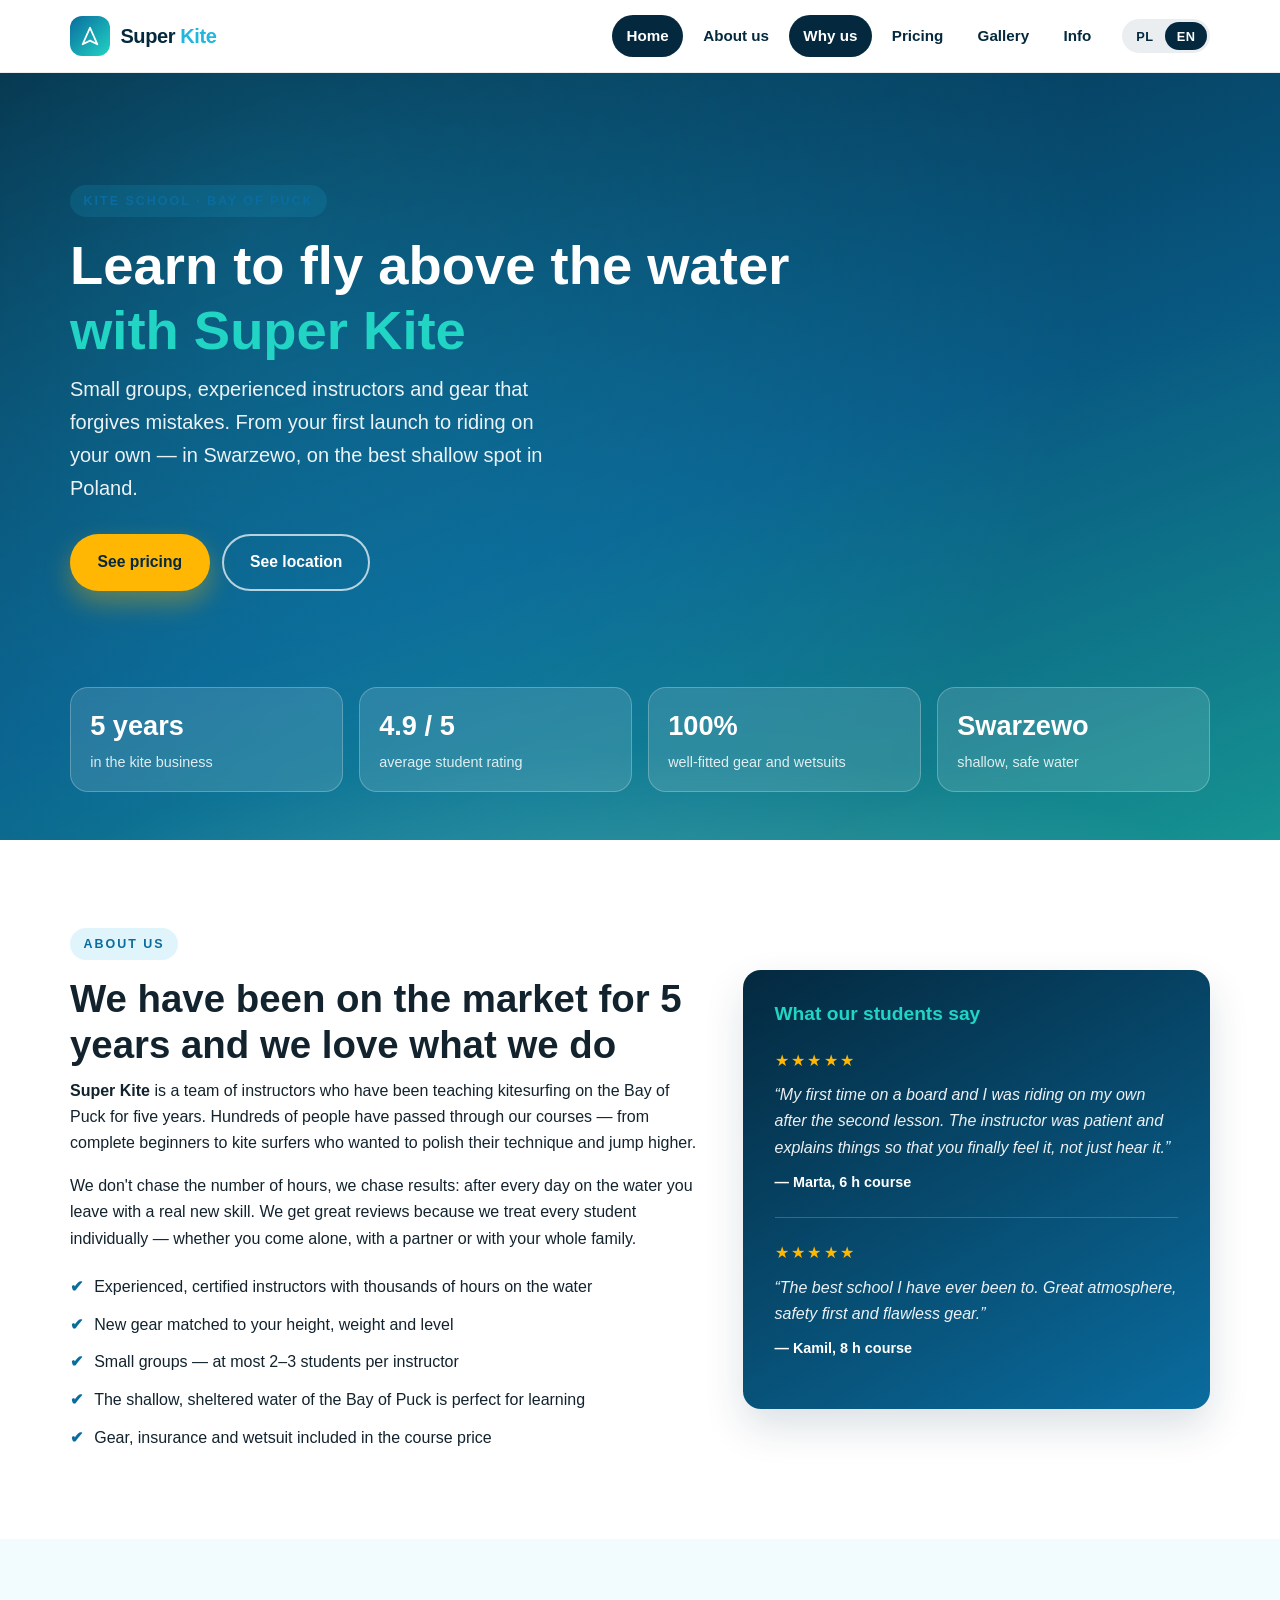
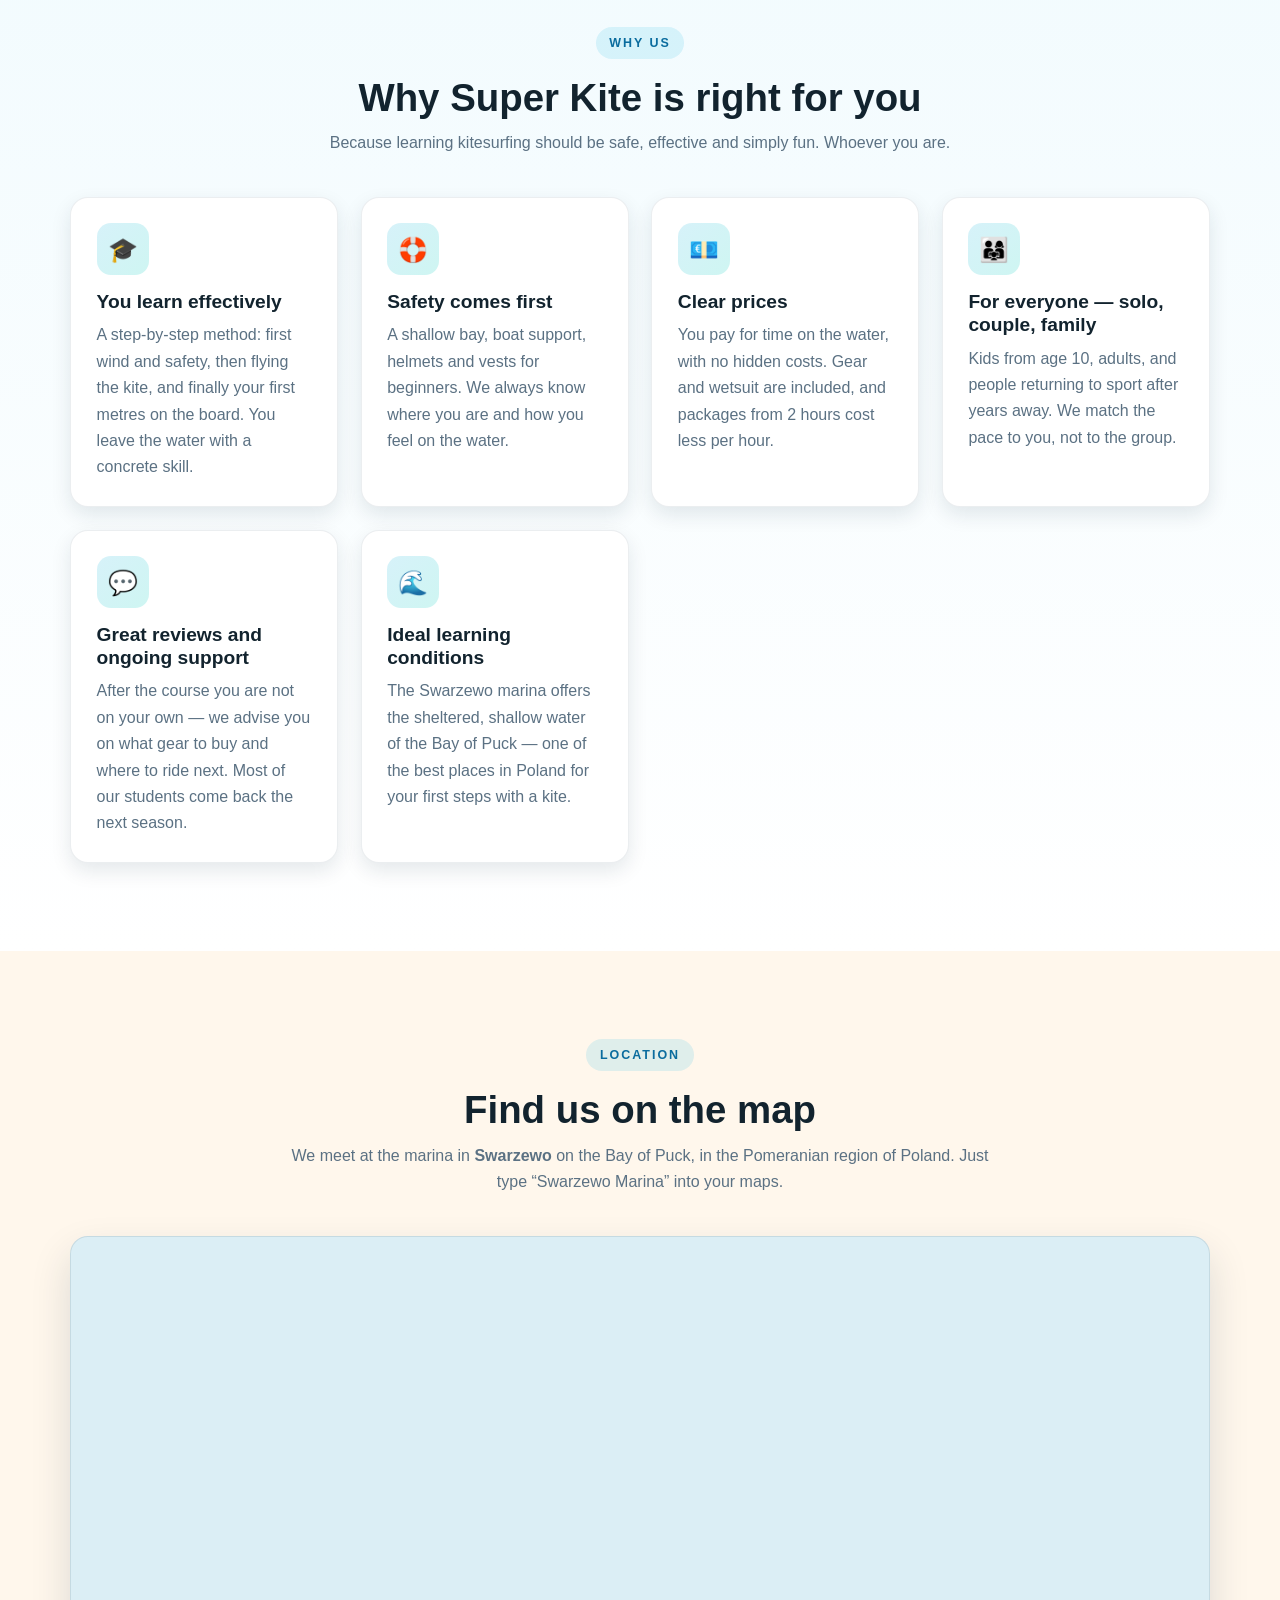
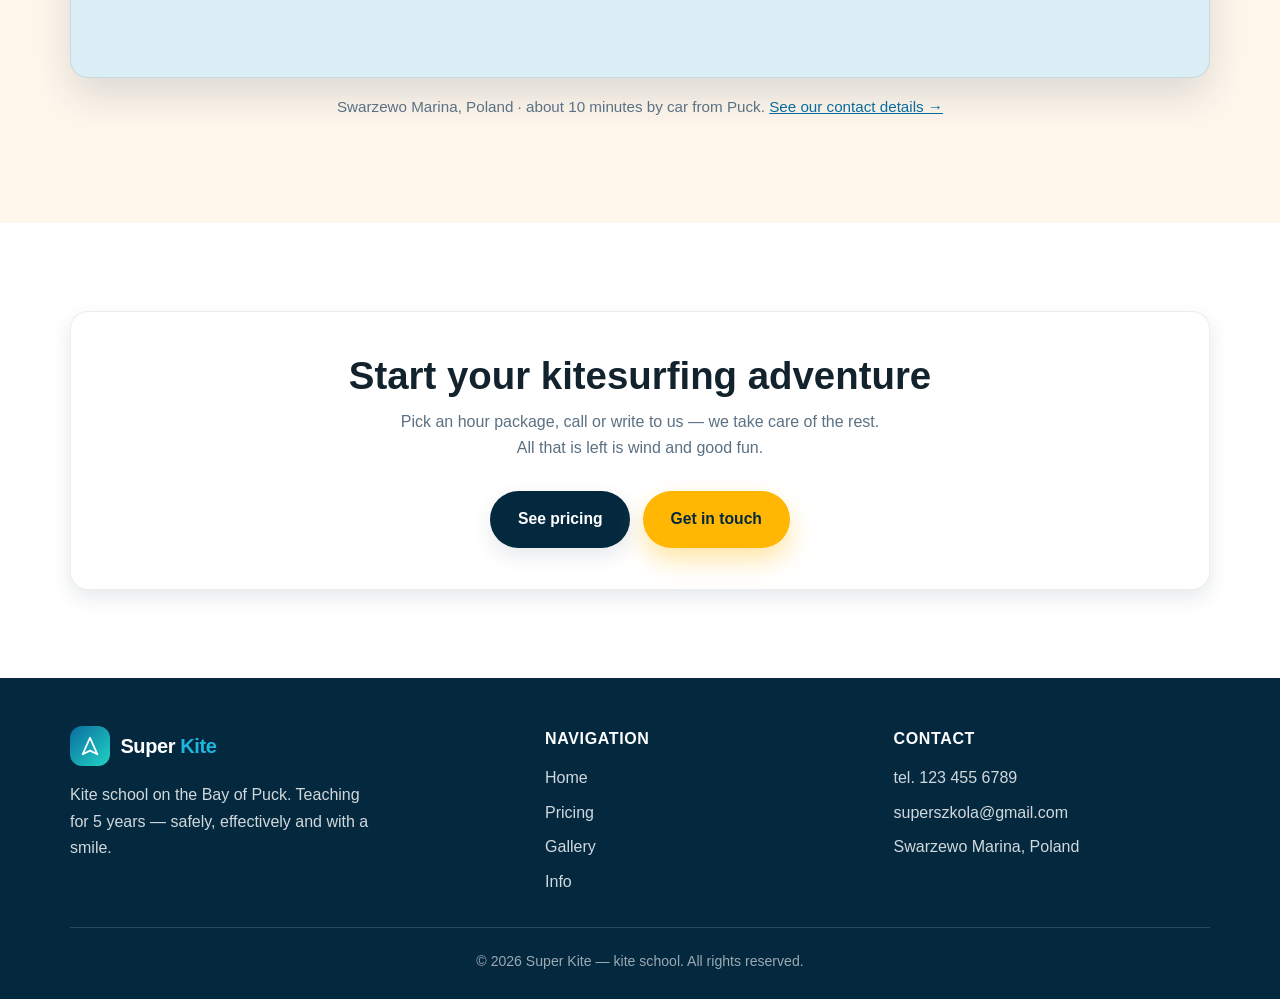
==== index.html @ 4bf78096 "Pierwszy zapis strony" ====
<!DOCTYPE html>
<html lang="pl">
<head>
  <meta charset="UTF-8" />
  <meta name="viewport" content="width=device-width, initial-scale=1.0" />
  <title data-i18n="home.title">Super Kite — szkoła kitesurfingu w Swarzewie</title>
  <meta name="description" data-i18n-attr="content:home.desc" content="Super Kite — szkoła kitesurfingu na Zatoce Puckiej. 5 lat na rynku, świetne opinie, kursy od 70 EUR." />
  <link rel="stylesheet" href="css/style.css" />
</head>
<body>

  <!-- ================= NAGŁÓWEK ================= -->
  <header class="site-header">
    <div class="container">
      <nav class="nav" aria-label="Menu główne">
        <a class="brand" href="index.html">
          <span class="brand__mark" aria-hidden="true">
            <svg viewBox="0 0 24 24" fill="none" stroke="currentColor" stroke-width="2" stroke-linecap="round" stroke-linejoin="round">
              <path d="M12 3 4 21l8-4 8 4-8-18Z" />
            </svg>
          </span>
          <span>Super <strong>Kite</strong></span>
        </a>

        <ul class="nav__links">
          <li><a href="index.html" class="is-active" data-i18n="nav.home">Strona główna</a></li>
          <li><a href="#o-szkole" data-i18n="nav.about">O szkole</a></li>
          <li><a href="#dlaczego-my" data-i18n="nav.why">Dlaczego my</a></li>
          <li><a href="cennik.html" data-i18n="nav.pricing">Cennik</a></li>
          <li><a href="galeria.html" data-i18n="nav.gallery">Galeria</a></li>
          <li><a href="informacje.html" data-i18n="nav.info">Informacje</a></li>
        </ul>

        <div class="nav__actions">
          <div class="lang" role="group" aria-label="Język / Language">
            <button class="lang__btn" type="button" data-lang="pl" aria-pressed="true">PL</button>
            <button class="lang__btn" type="button" data-lang="en" aria-pressed="false">EN</button>
          </div>
          <button class="nav__toggle" aria-label="Otwórz menu" aria-expanded="false">☰</button>
        </div>
      </nav>
    </div>
  </header>

  <main>

    <!-- ================= HERO ================= -->
    <section class="hero">
      <div class="container">
        <div class="hero__inner">
          <span class="eyebrow" data-i18n="home.eyebrow">Szkoła kitesurfingu · Zatoka Pucka</span>
          <h1 data-i18n-html="home.h1">Naucz się latać nad wodą<br /><span>razem z Super Kite</span></h1>
          <p class="hero__lead" data-i18n="home.lead">
            Kameralne grupy, doświadczeni instruktorzy i sprzęt, który wybacza błędy.
          </p>
          <div class="hero__actions">
            <a class="btn btn--primary" href="cennik.html" data-i18n="home.btnPricing">Zobacz cennik</a>
            <a class="btn btn--ghost" href="#lokalizacja" data-i18n="home.btnLocation">Zobacz lokalizację</a>
          </div>
        </div>
      </div>

      <div class="container">
        <div class="hero__stats">
          <div class="stat"><strong data-i18n="home.stat1v">5 lat</strong><span data-i18n="home.stat1l">na rynku kitesurfingu</span></div>
          <div class="stat"><strong data-i18n="home.stat2v">4,9 / 5</strong><span data-i18n="home.stat2l">średnia z opinii kursantów</span></div>
          <div class="stat"><strong data-i18n="home.stat3v">100%</strong><span data-i18n="home.stat3l">dobrze dobrany sprzęt i pianki</span></div>
          <div class="stat"><strong data-i18n="home.stat4v">Swarzewo</strong><span data-i18n="home.stat4l">płytka i bezpieczna woda</span></div>
        </div>
      </div>
    </section>

    <!-- ================= O SZKOLE ================= -->
    <section class="section" id="o-szkole" data-nav-section>
      <div class="container">
        <div class="about">
          <div>
            <span class="eyebrow" data-i18n="home.aboutEyebrow">O szkole</span>
            <h2 data-i18n="home.aboutH2">Jesteśmy na rynku od 5 lat i kochamy to, co robimy</h2>
            <p data-i18n-html="home.aboutP1"><strong>Super Kite</strong> to ekipa instruktorów, którzy od pięciu lat uczą kitesurfingu nad Zatoką Pucką.</p>
            <p data-i18n="home.aboutP2">Nie gonimy za ilością godzin, a za efektem.</p>

            <ul class="about__list">
              <li data-i18n="home.aboutLi1">Doświadczeni, certyfikowani instruktorzy</li>
              <li data-i18n="home.aboutLi2">Nowy sprzęt dostosowany do Ciebie</li>
              <li data-i18n="home.aboutLi3">Małe grupy — maksymalnie 2–3 osoby na instruktora</li>
              <li data-i18n="home.aboutLi4">Płytkie, osłonięte wody Zatoki Puckiej</li>
              <li data-i18n="home.aboutLi5">Sprzęt, ubezpieczenie i pianka w cenie kursu</li>
            </ul>
          </div>

          <aside class="about__panel">
            <h3 data-i18n="home.reviewsH3">Co mówią kursanci</h3>

            <div class="stars" aria-label="5 / 5">★★★★★</div>
            <p class="quote" data-i18n="home.review1">„Pierwszy raz na desce i już po drugiej lekcji jechałem sam.”</p>
            <p class="quote__author" data-i18n="home.review1a">— Marta, kurs 6 h</p>

            <hr style="border:0;border-top:1px solid rgba(255,255,255,.2);margin:1.4rem 0" />

            <div class="stars" aria-label="5 / 5">★★★★★</div>
            <p class="quote" data-i18n="home.review2">„Najlepsza szkoła, w jakiej byłem.”</p>
            <p class="quote__author" data-i18n="home.review2a">— Kamil, kurs 8 h</p>
          </aside>
        </div>
      </div>
    </section>

    <!-- ================= DLACZEGO MY ================= -->
    <section class="section section--tint" id="dlaczego-my" data-nav-section>
      <div class="container">
        <div class="section__head">
          <span class="eyebrow" data-i18n="home.whyEyebrow">Dlaczego my</span>
          <h2 data-i18n="home.whyH2">Dlaczego Super Kite jest dla Ciebie?</h2>
          <p data-i18n="home.whyLead">Bo nauka kitesurfingu ma być bezpieczna, skuteczna i po prostu przyjemna.</p>
        </div>

        <div class="grid grid--3">
          <article class="card">
            <div class="card__icon" aria-hidden="true">🎓</div>
            <h3 data-i18n="home.why1t">Uczysz się skutecznie</h3>
            <p data-i18n="home.why1d">Metoda małych kroków: wiatr, latawiec, deska.</p>
          </article>
          <article class="card">
            <div class="card__icon" aria-hidden="true">🛟</div>
            <h3 data-i18n="home.why2t">Bezpieczeństwo przede wszystkim</h3>
            <p data-i18n="home.why2d">Płytka zatoka i asekuracja z łodzi.</p>
          </article>
          <article class="card">
            <div class="card__icon" aria-hidden="true">💶</div>
            <h3 data-i18n="home.why3t">Przejrzyste ceny</h3>
            <p data-i18n="home.why3d">Płacisz za czas na wodzie, bez ukrytych kosztów.</p>
          </article>
          <article class="card">
            <div class="card__icon" aria-hidden="true">👨‍👩‍👧</div>
            <h3 data-i18n="home.why4t">Dla każdego — solo, para, rodzina</h3>
            <p data-i18n="home.why4d">Dopasowujemy tempo do Ciebie, nie do grupy.</p>
          </article>
          <article class="card">
            <div class="card__icon" aria-hidden="true">💬</div>
            <h3 data-i18n="home.why5t">Świetne opinie i stała opieka</h3>
            <p data-i18n="home.why5d">Doradzimy, jaki sprzęt kupić i gdzie jeździć dalej.</p>
          </article>
          <article class="card">
            <div class="card__icon" aria-hidden="true">🌊</div>
            <h3 data-i18n="home.why6t">Idealne warunki do nauki</h3>
            <p data-i18n="home.why6d">Osłonięte, płytkie wody Zatoki Puckiej.</p>
          </article>
        </div>
      </div>
    </section>

    <!-- ================= LOKALIZACJA / MAPA ================= -->
    <section class="section section--sand" id="lokalizacja">
      <div class="container">
        <div class="section__head">
          <span class="eyebrow" data-i18n="home.locEyebrow">Lokalizacja</span>
          <h2 data-i18n="home.locH2">Znajdź nas na mapie</h2>
          <p data-i18n-html="home.locLead">Spotykamy się na przystani w <strong>Swarzewie</strong>.</p>
        </div>

        <div class="map-wrap">
          <iframe
            title="Mapa Google — przystań w Swarzewie"
            src="https://maps.google.com/maps?q=Przysta%C5%84%20Swarzewo%2C%20Polska&t=&z=14&ie=UTF8&iwloc=&output=embed"
            loading="lazy"
            referrerpolicy="no-referrer-when-downgrade"
            allowfullscreen>
          </iframe>
        </div>

        <p class="map-caption" data-i18n-html="home.locCaption">Przystań Swarzewo, Polska.</p>
      </div>
    </section>

    <!-- ================= CTA ================= -->
    <section class="section">
      <div class="container">
        <div class="card" style="text-align:center;padding:2.6rem 1.6rem">
          <h2 data-i18n="home.ctaH2">Zacznij swoją przygodę z kitesurfingiem</h2>
          <p style="max-width:56ch;margin:0 auto 1.6rem;color:var(--text-muted)" data-i18n="home.ctaText">
            Wybierz pakiet godzin, zadzwoń lub napisz — resztą zajmiemy się my.
          </p>
          <div class="hero__actions" style="justify-content:center">
            <a class="btn btn--dark" href="cennik.html" data-i18n="home.ctaPricing">Zobacz cennik</a>
            <a class="btn btn--primary" href="informacje.html" data-i18n="home.ctaContact">Skontaktuj się</a>
          </div>
        </div>
      </div>
    </section>

  </main>

  <!-- ================= STOPKA ================= -->
  <footer class="site-footer">
    <div class="container">
      <div class="footer-grid">
        <div>
          <a class="brand" href="index.html">
            <span class="brand__mark" aria-hidden="true">
              <svg viewBox="0 0 24 24" fill="none" stroke="currentColor" stroke-width="2" stroke-linecap="round" stroke-linejoin="round">
                <path d="M12 3 4 21l8-4 8 4-8-18Z" />
              </svg>
            </span>
            <span>Super <strong>Kite</strong></span>
          </a>
          <p style="margin-top:1rem;max-width:34ch" data-i18n="footer.tagline">Szkoła kitesurfingu nad Zatoką Pucką.</p>
        </div>

        <div>
          <h4 data-i18n="footer.navHeading">Nawigacja</h4>
          <ul>
            <li><a href="index.html" data-i18n="nav.home">Strona główna</a></li>
            <li><a href="cennik.html" data-i18n="nav.pricing">Cennik</a></li>
            <li><a href="galeria.html" data-i18n="nav.gallery">Galeria</a></li>
            <li><a href="informacje.html" data-i18n="nav.info">Informacje i kontakt</a></li>
          </ul>
        </div>

        <div>
          <h4 data-i18n="footer.contactHeading">Kontakt</h4>
          <ul>
            <li><a href="tel:1234556789">tel. 123 455 6789</a></li>
            <li><a href="mailto:superszkola@gmail.com">superszkola@gmail.com</a></li>
            <li data-i18n="footer.location">Przystań Swarzewo, Polska</li>
          </ul>
        </div>
      </div>

      <div class="footer-bottom"></div>
    </div>
  </footer>

  <script src="js/i18n.js"></script>
  <script src="js/main.js"></script>
</body>
</html>
---- css/style.css ----
/* ==========================================================================
   Super Kite — szkoła kitesurfingu
   Wspólny arkusz stylów dla wszystkich podstron
   ========================================================================== */

:root {
  --blue-dark: #04293f;
  --blue: #0a6c9e;
  --blue-light: #1fb6e0;
  --turquoise: #21d4c4;
  --sand: #fff7ec;
  --sun: #ffb703;
  --text: #12232e;
  --text-muted: #5b7183;
  --white: #ffffff;
  --radius: 18px;
  --shadow: 0 18px 40px rgba(4, 41, 63, 0.14);
  --shadow-sm: 0 8px 20px rgba(4, 41, 63, 0.1);
  --max-width: 1180px;
}

* {
  box-sizing: border-box;
}

html {
  scroll-behavior: smooth;
}

body {
  margin: 0;
  font-family: "Segoe UI", "Helvetica Neue", Arial, sans-serif;
  color: var(--text);
  background: var(--white);
  line-height: 1.65;
  -webkit-font-smoothing: antialiased;
}

img {
  max-width: 100%;
  display: block;
}

a {
  color: var(--blue);
}

h1,
h2,
h3 {
  line-height: 1.2;
  margin: 0 0 0.6rem;
}

h1 {
  font-size: clamp(2.1rem, 5vw, 3.4rem);
}

h2 {
  font-size: clamp(1.6rem, 3.4vw, 2.4rem);
}

h3 {
  font-size: 1.2rem;
}

p {
  margin: 0 0 1rem;
}

/* ---------- Układ ---------- */

.container {
  width: 100%;
  max-width: var(--max-width);
  margin: 0 auto;
  padding: 0 1.25rem;
}

.section {
  padding: clamp(3rem, 7vw, 5.5rem) 0;
}

.section--tint {
  background: linear-gradient(180deg, #f2fbfe 0%, #ffffff 100%);
}

.section--sand {
  background: var(--sand);
}

.section__head {
  max-width: 720px;
  margin: 0 auto 2.5rem;
  text-align: center;
}

.section__head p {
  color: var(--text-muted);
  margin-bottom: 0;
}

.eyebrow {
  display: inline-block;
  font-size: 0.78rem;
  font-weight: 700;
  letter-spacing: 0.16em;
  text-transform: uppercase;
  color: var(--blue);
  background: rgba(31, 182, 224, 0.14);
  padding: 0.35rem 0.85rem;
  border-radius: 999px;
  margin-bottom: 1rem;
}

/* ---------- Nawigacja ---------- */

.site-header {
  position: sticky;
  top: 0;
  z-index: 100;
  background: rgba(255, 255, 255, 0.92);
  backdrop-filter: blur(10px);
  border-bottom: 1px solid rgba(4, 41, 63, 0.08);
}

.nav {
  display: flex;
  align-items: center;
  justify-content: space-between;
  gap: 1rem;
  min-height: 72px;
}

.brand {
  display: flex;
  align-items: center;
  gap: 0.65rem;
  text-decoration: none;
  color: var(--blue-dark);
  font-weight: 800;
  font-size: 1.25rem;
  letter-spacing: -0.02em;
}

.brand__mark {
  width: 40px;
  height: 40px;
  flex: 0 0 40px;
  border-radius: 12px;
  background: linear-gradient(135deg, var(--blue) 0%, var(--turquoise) 100%);
  display: grid;
  place-items: center;
  color: var(--white);
}

.brand__mark svg {
  width: 22px;
  height: 22px;
}

.brand span strong {
  color: var(--blue-light);
}

.nav__links {
  display: flex;
  align-items: center;
  gap: 0.35rem;
  list-style: none;
  margin: 0;
  padding: 0;
}

.nav__links a {
  display: block;
  padding: 0.5rem 0.9rem;
  border-radius: 999px;
  text-decoration: none;
  color: var(--blue-dark);
  font-weight: 600;
  font-size: 0.95rem;
  transition: background 0.2s ease, color 0.2s ease;
}

.nav__links a:hover {
  background: rgba(31, 182, 224, 0.14);
}

.nav__links a.is-active {
  background: var(--blue-dark);
  color: var(--white);
}

.nav__toggle {
  display: none;
  border: 0;
  background: var(--blue-dark);
  color: var(--white);
  width: 44px;
  height: 44px;
  border-radius: 12px;
  cursor: pointer;
  font-size: 1.3rem;
  line-height: 1;
}

/* ---------- Hero ---------- */

.hero {
  position: relative;
  color: var(--white);
  background:
    linear-gradient(160deg, rgba(4, 41, 63, 0.82) 0%, rgba(10, 108, 158, 0.7) 55%, rgba(33, 212, 196, 0.62) 100%),
    radial-gradient(circle at 20% 20%, #1fb6e0 0%, #04293f 70%);
  overflow: hidden;
}

.hero::after {
  content: "";
  position: absolute;
  inset: auto -10% -55% -10%;
  height: 70%;
  background: radial-gradient(ellipse at center, rgba(255, 255, 255, 0.22) 0%, transparent 65%);
  pointer-events: none;
}

.hero__inner {
  position: relative;
  z-index: 1;
  padding: clamp(3.5rem, 9vw, 7rem) 0 clamp(4rem, 10vw, 7.5rem);
  max-width: 760px;
}

.hero h1 span {
  color: var(--turquoise);
}

.hero__lead {
  font-size: clamp(1.02rem, 2.1vw, 1.25rem);
  color: rgba(255, 255, 255, 0.92);
  max-width: 44ch;
}

.hero__actions {
  display: flex;
  flex-wrap: wrap;
  gap: 0.8rem;
  margin-top: 1.8rem;
}

.hero__stats {
  position: relative;
  z-index: 1;
  display: grid;
  grid-template-columns: repeat(auto-fit, minmax(150px, 1fr));
  gap: 1rem;
  padding-bottom: 3rem;
  margin-top: -1.5rem;
}

.stat {
  background: rgba(255, 255, 255, 0.12);
  border: 1px solid rgba(255, 255, 255, 0.24);
  border-radius: var(--radius);
  padding: 1rem 1.2rem;
  backdrop-filter: blur(6px);
}

.stat strong {
  display: block;
  font-size: 1.7rem;
  color: var(--white);
}

.stat span {
  font-size: 0.9rem;
  color: rgba(255, 255, 255, 0.85);
}

/* ---------- Przyciski ---------- */

.btn {
  display: inline-flex;
  align-items: center;
  justify-content: center;
  gap: 0.5rem;
  padding: 0.85rem 1.6rem;
  border-radius: 999px;
  font-weight: 700;
  font-size: 0.98rem;
  text-decoration: none;
  border: 2px solid transparent;
  cursor: pointer;
  transition: transform 0.15s ease, box-shadow 0.2s ease, background 0.2s ease;
}

.btn:hover {
  transform: translateY(-2px);
}

.btn--primary {
  background: var(--sun);
  color: var(--blue-dark);
  box-shadow: 0 12px 26px rgba(255, 183, 3, 0.35);
}

.btn--ghost {
  background: transparent;
  color: var(--white);
  border-color: rgba(255, 255, 255, 0.7);
}

.btn--ghost:hover {
  background: rgba(255, 255, 255, 0.14);
}

.btn--dark {
  background: var(--blue-dark);
  color: var(--white);
  box-shadow: var(--shadow-sm);
}

.btn--block {
  width: 100%;
}

/* ---------- Karty / siatki ---------- */

.grid {
  display: grid;
  gap: 1.4rem;
}

.grid--3 {
  grid-template-columns: repeat(auto-fit, minmax(260px, 1fr));
}

.grid--2 {
  grid-template-columns: repeat(auto-fit, minmax(300px, 1fr));
}

.card {
  background: var(--white);
  border: 1px solid rgba(4, 41, 63, 0.08);
  border-radius: var(--radius);
  padding: 1.6rem;
  box-shadow: var(--shadow-sm);
  height: 100%;
}

.card__icon {
  width: 52px;
  height: 52px;
  border-radius: 14px;
  display: grid;
  place-items: center;
  font-size: 1.5rem;
  background: linear-gradient(135deg, rgba(31, 182, 224, 0.18), rgba(33, 212, 196, 0.22));
  margin-bottom: 0.9rem;
}

.card p {
  color: var(--text-muted);
  margin-bottom: 0;
}

/* ---------- O nas ---------- */

.about {
  display: grid;
  grid-template-columns: 1.15fr 0.85fr;
  gap: 2.5rem;
  align-items: center;
}

.about__list {
  list-style: none;
  margin: 1.4rem 0 0;
  padding: 0;
  display: grid;
  gap: 0.7rem;
}

.about__list li {
  display: flex;
  gap: 0.7rem;
  align-items: flex-start;
  font-weight: 500;
}

.about__list li::before {
  content: "✔";
  color: var(--blue);
  font-weight: 800;
}

.about__panel {
  background: linear-gradient(150deg, var(--blue-dark), var(--blue));
  color: var(--white);
  border-radius: var(--radius);
  padding: 2rem;
  box-shadow: var(--shadow);
}

.about__panel h3 {
  color: var(--turquoise);
  margin-bottom: 1.4rem;
}

.quote {
  font-style: italic;
  color: rgba(255, 255, 255, 0.92);
  margin-bottom: 0.6rem;
}

.quote__author {
  font-style: normal;
  font-weight: 700;
  color: var(--white);
  font-size: 0.9rem;
}

.stars {
  color: var(--sun);
  letter-spacing: 0.15em;
  margin-bottom: 0.5rem;
}

/* ---------- Cennik ---------- */

.price-grid {
  display: grid;
  grid-template-columns: repeat(auto-fit, minmax(230px, 1fr));
  gap: 1.4rem;
  align-items: stretch;
}

.price-card {
  background: var(--white);
  border: 1px solid rgba(4, 41, 63, 0.1);
  border-radius: var(--radius);
  padding: 1.8rem 1.5rem;
  text-align: center;
  display: flex;
  flex-direction: column;
  box-shadow: var(--shadow-sm);
  position: relative;
  transition: transform 0.2s ease, box-shadow 0.2s ease;
}

.price-card:hover {
  transform: translateY(-4px);
  box-shadow: var(--shadow);
}

.price-card--featured {
  border: 2px solid var(--turquoise);
  box-shadow: var(--shadow);
}

.price-card__badge {
  position: absolute;
  top: -14px;
  left: 50%;
  transform: translateX(-50%);
  background: var(--turquoise);
  color: var(--blue-dark);
  font-size: 0.75rem;
  font-weight: 800;
  letter-spacing: 0.08em;
  text-transform: uppercase;
  padding: 0.3rem 0.9rem;
  border-radius: 999px;
  white-space: nowrap;
}

.price-card__time {
  font-weight: 700;
  color: var(--blue);
  text-transform: uppercase;
  letter-spacing: 0.06em;
  font-size: 0.88rem;
}

.price-card__price {
  font-size: 2.6rem;
  font-weight: 800;
  color: var(--blue-dark);
  margin: 0.4rem 0 0;
  line-height: 1;
}

.price-card__price small {
  font-size: 1rem;
  font-weight: 600;
  color: var(--text-muted);
}

.price-card__desc {
  color: var(--text-muted);
  font-size: 0.95rem;
  margin: 0.9rem 0 1.4rem;
  flex-grow: 1;
}

.note {
  margin-top: 2rem;
  background: rgba(31, 182, 224, 0.1);
  border-left: 4px solid var(--blue-light);
  border-radius: 12px;
  padding: 1rem 1.2rem;
  color: var(--text-muted);
  font-size: 0.95rem;
}

/* ---------- Mapa ---------- */

.map-wrap {
  border-radius: var(--radius);
  overflow: hidden;
  box-shadow: var(--shadow);
  border: 1px solid rgba(4, 41, 63, 0.1);
  background: #dbeef5;
  line-height: 0;
}

.map-wrap iframe {
  width: 100%;
  height: 440px;
  border: 0;
  display: block;
}

.map-caption {
  margin-top: 1rem;
  text-align: center;
  color: var(--text-muted);
  font-size: 0.95rem;
}

/* ---------- Kontakt ---------- */

.contact-list {
  list-style: none;
  margin: 0;
  padding: 0;
  display: grid;
  gap: 1rem;
}

.contact-item {
  display: flex;
  gap: 1rem;
  align-items: center;
  background: var(--white);
  border: 1px solid rgba(4, 41, 63, 0.08);
  border-radius: var(--radius);
  padding: 1.1rem 1.3rem;
  box-shadow: var(--shadow-sm);
}

.contact-item__icon {
  width: 46px;
  height: 46px;
  flex: 0 0 46px;
  border-radius: 12px;
  display: grid;
  place-items: center;
  font-size: 1.3rem;
  background: linear-gradient(135deg, rgba(31, 182, 224, 0.18), rgba(33, 212, 196, 0.24));
}

.contact-item small {
  display: block;
  color: var(--text-muted);
  font-size: 0.8rem;
  text-transform: uppercase;
  letter-spacing: 0.08em;
}

.contact-item a,
.contact-item strong {
  font-size: 1.05rem;
  color: var(--blue-dark);
  text-decoration: none;
  font-weight: 700;
  word-break: break-word;
}

.contact-item a:hover {
  color: var(--blue);
  text-decoration: underline;
}

.info-hours {
  list-style: none;
  margin: 0;
  padding: 0;
}

.info-hours li {
  display: flex;
  justify-content: space-between;
  gap: 1rem;
  padding: 0.6rem 0;
  border-bottom: 1px dashed rgba(4, 41, 63, 0.15);
}

.info-hours li:last-child {
  border-bottom: 0;
}

.info-hours span:last-child {
  font-weight: 700;
  color: var(--blue-dark);
}

/* ---------- Stopka ---------- */

.site-footer {
  background: var(--blue-dark);
  color: rgba(255, 255, 255, 0.82);
  padding: 3rem 0 1.6rem;
  margin-top: 0;
}

.footer-grid {
  display: grid;
  grid-template-columns: 1.4fr 1fr 1fr;
  gap: 2rem;
  margin-bottom: 2rem;
}

.site-footer h4 {
  color: var(--white);
  margin: 0 0 0.8rem;
  font-size: 1rem;
  letter-spacing: 0.04em;
  text-transform: uppercase;
}

.site-footer a {
  color: rgba(255, 255, 255, 0.82);
  text-decoration: none;
}

.site-footer a:hover {
  color: var(--turquoise);
  text-decoration: underline;
}

.site-footer ul {
  list-style: none;
  margin: 0;
  padding: 0;
  display: grid;
  gap: 0.5rem;
}

.site-footer .brand {
  color: var(--white);
}

.footer-bottom {
  border-top: 1px solid rgba(255, 255, 255, 0.15);
  padding-top: 1.4rem;
  text-align: center;
  font-size: 0.88rem;
  color: rgba(255, 255, 255, 0.6);
}

/* ---------- Przełącznik języka (prawy górny róg) ---------- */

.nav {
  position: relative;
}

.nav__links {
  margin-left: auto;
}

.nav__actions {
  display: flex;
  align-items: center;
  gap: 0.55rem;
}

.lang {
  display: flex;
  align-items: center;
  background: rgba(4, 41, 63, 0.08);
  border-radius: 999px;
  padding: 3px;
}

.lang__btn {
  border: 0;
  background: transparent;
  color: var(--blue-dark);
  font-weight: 800;
  font-size: 0.8rem;
  letter-spacing: 0.04em;
  padding: 0.38rem 0.72rem;
  border-radius: 999px;
  cursor: pointer;
  transition: background 0.2s ease, color 0.2s ease;
}

.lang__btn:hover {
  background: rgba(4, 41, 63, 0.1);
}

.lang__btn.is-active {
  background: var(--blue-dark);
  color: var(--white);
}

/* ---------- Galeria ---------- */

.gallery-grid {
  display: grid;
  grid-template-columns: repeat(auto-fill, minmax(260px, 1fr));
  gap: 1rem;
}

.gallery-item {
  position: relative;
  margin: 0;
  border-radius: var(--radius);
  overflow: hidden;
  cursor: zoom-in;
  box-shadow: var(--shadow-sm);
  background: #dbeef5;
}

.gallery-item img {
  width: 100%;
  height: 240px;
  object-fit: cover;
  transition: transform 0.35s ease;
}

.gallery-item:hover img {
  transform: scale(1.06);
}

.gallery-item__caption {
  position: absolute;
  left: 0;
  right: 0;
  bottom: 0;
  padding: 1.6rem 0.9rem 0.75rem;
  color: var(--white);
  font-size: 0.9rem;
  font-weight: 600;
  background: linear-gradient(180deg, transparent, rgba(4, 41, 63, 0.88));
}

.gallery-actions {
  margin-top: 2rem;
  text-align: center;
}

.gallery-credit h3 {
  margin-bottom: 0.6rem;
}

.gallery-credit summary {
  cursor: pointer;
  font-weight: 700;
  color: var(--blue);
}

.credit-list {
  margin: 1rem 0 0;
  padding-left: 1.2rem;
  color: var(--text-muted);
  font-size: 0.88rem;
  display: grid;
  gap: 0.35rem;
}

@media (min-width: 900px) {
  .gallery-item--wide {
    grid-column: span 2;
  }
}

/* ---------- Lightbox ---------- */

.lightbox {
  position: fixed;
  inset: 0;
  z-index: 1000;
  display: none;
  align-items: center;
  justify-content: center;
  padding: 1.5rem;
  background: rgba(4, 20, 30, 0.92);
}

.lightbox.is-open {
  display: flex;
}

.lightbox__figure {
  margin: 0;
  max-width: min(1100px, 92vw);
  max-height: 88vh;
  text-align: center;
}

.lightbox__img {
  max-width: 100%;
  max-height: 80vh;
  width: auto;
  margin: 0 auto;
  border-radius: 12px;
  box-shadow: 0 20px 60px rgba(0, 0, 0, 0.5);
}

.lightbox__caption {
  color: var(--white);
  margin-top: 0.8rem;
  font-size: 0.95rem;
}

.lightbox__close {
  position: absolute;
  top: 1rem;
  right: 1.2rem;
  width: 46px;
  height: 46px;
  border: 0;
  border-radius: 50%;
  background: rgba(255, 255, 255, 0.15);
  color: var(--white);
  font-size: 1.6rem;
  line-height: 1;
  cursor: pointer;
}

.lightbox__close:hover {
  background: rgba(255, 255, 255, 0.3);
}

/* ---------- Responsywność ---------- */

@media (max-width: 980px) {
  .about {
    grid-template-columns: 1fr;
  }

  .footer-grid {
    grid-template-columns: 1fr;
  }

  .nav__toggle {
    display: block;
  }

  .nav__links {
    position: absolute;
    top: 72px;
    left: 0;
    right: 0;
    flex-direction: column;
    align-items: stretch;
    gap: 0.25rem;
    background: var(--white);
    padding: 0.8rem 1.25rem 1.2rem;
    box-shadow: var(--shadow);
    transform: translateY(-120%);
    opacity: 0;
    pointer-events: none;
    transition: transform 0.25s ease, opacity 0.25s ease;
  }

  .nav__links.is-open {
    transform: translateY(0);
    opacity: 1;
    pointer-events: auto;
  }

  .nav {
    position: relative;
  }

  .map-wrap iframe {
    height: 340px;
  }
}
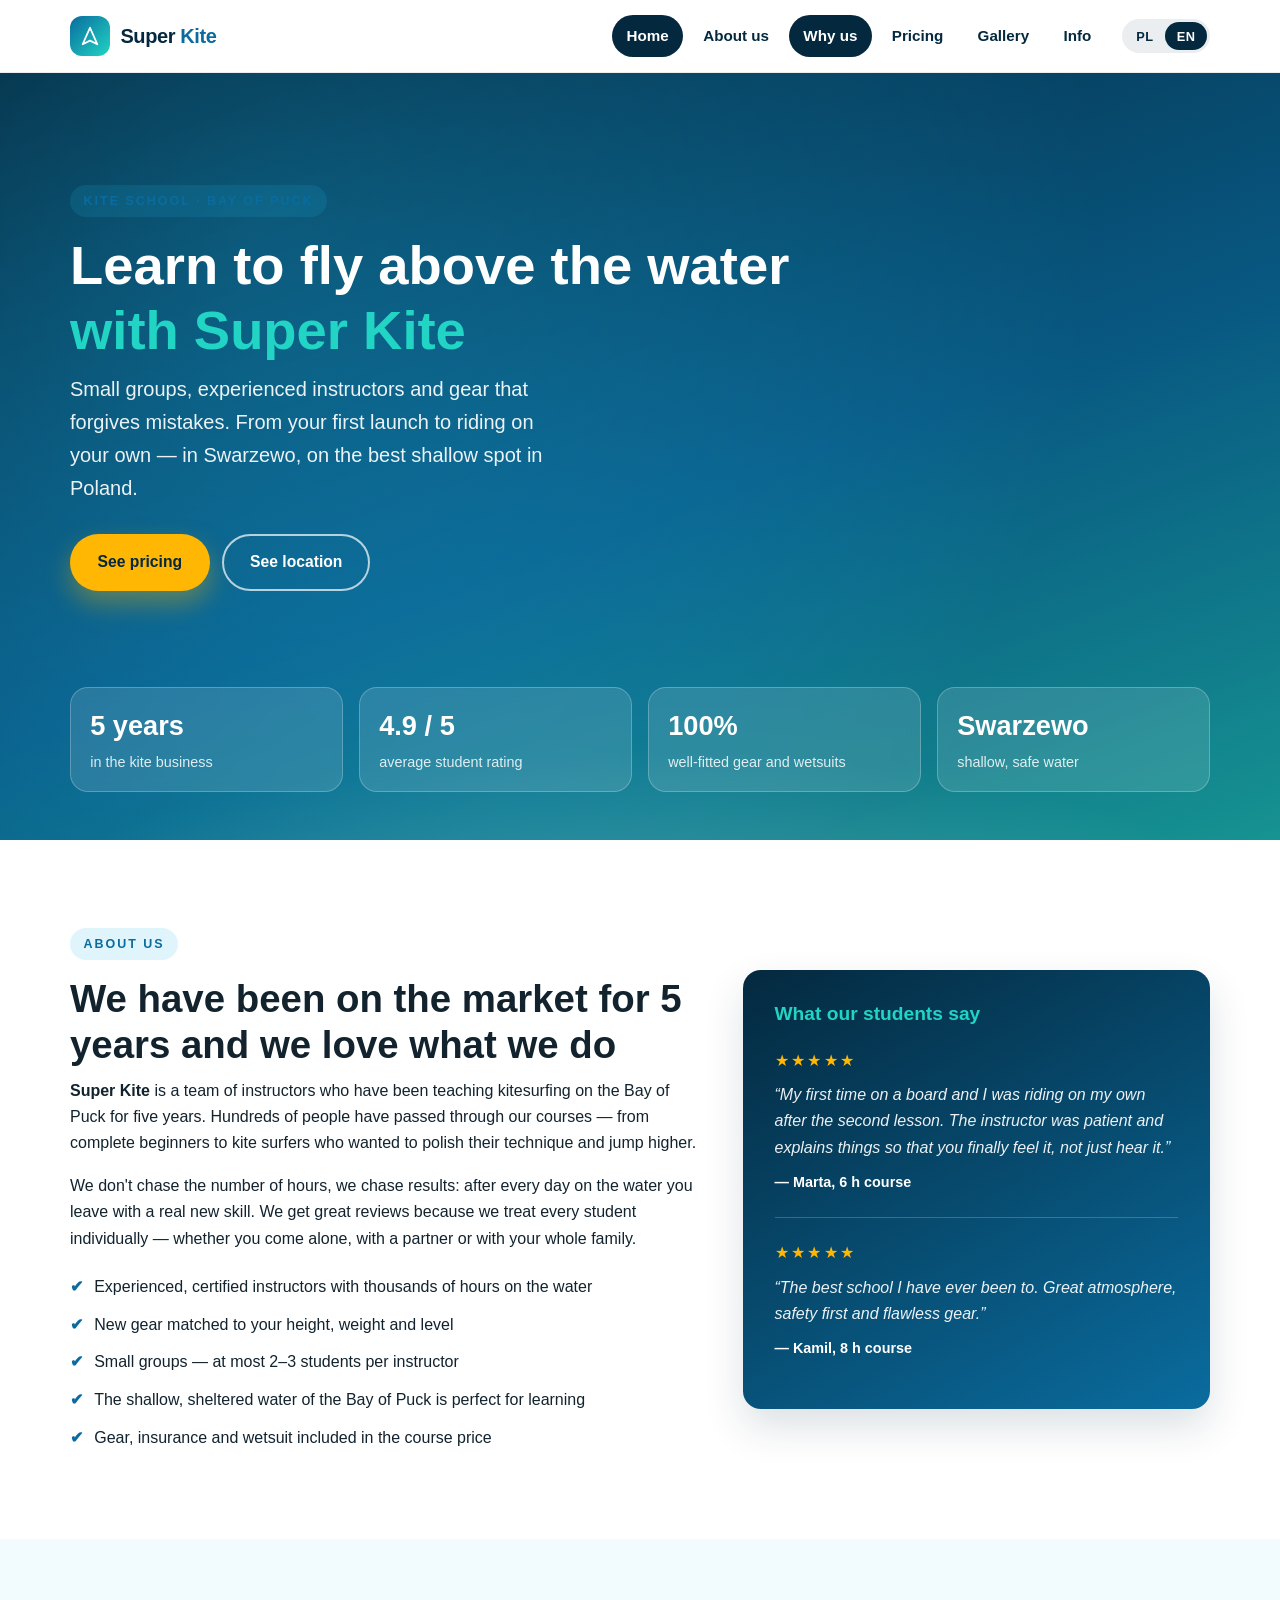
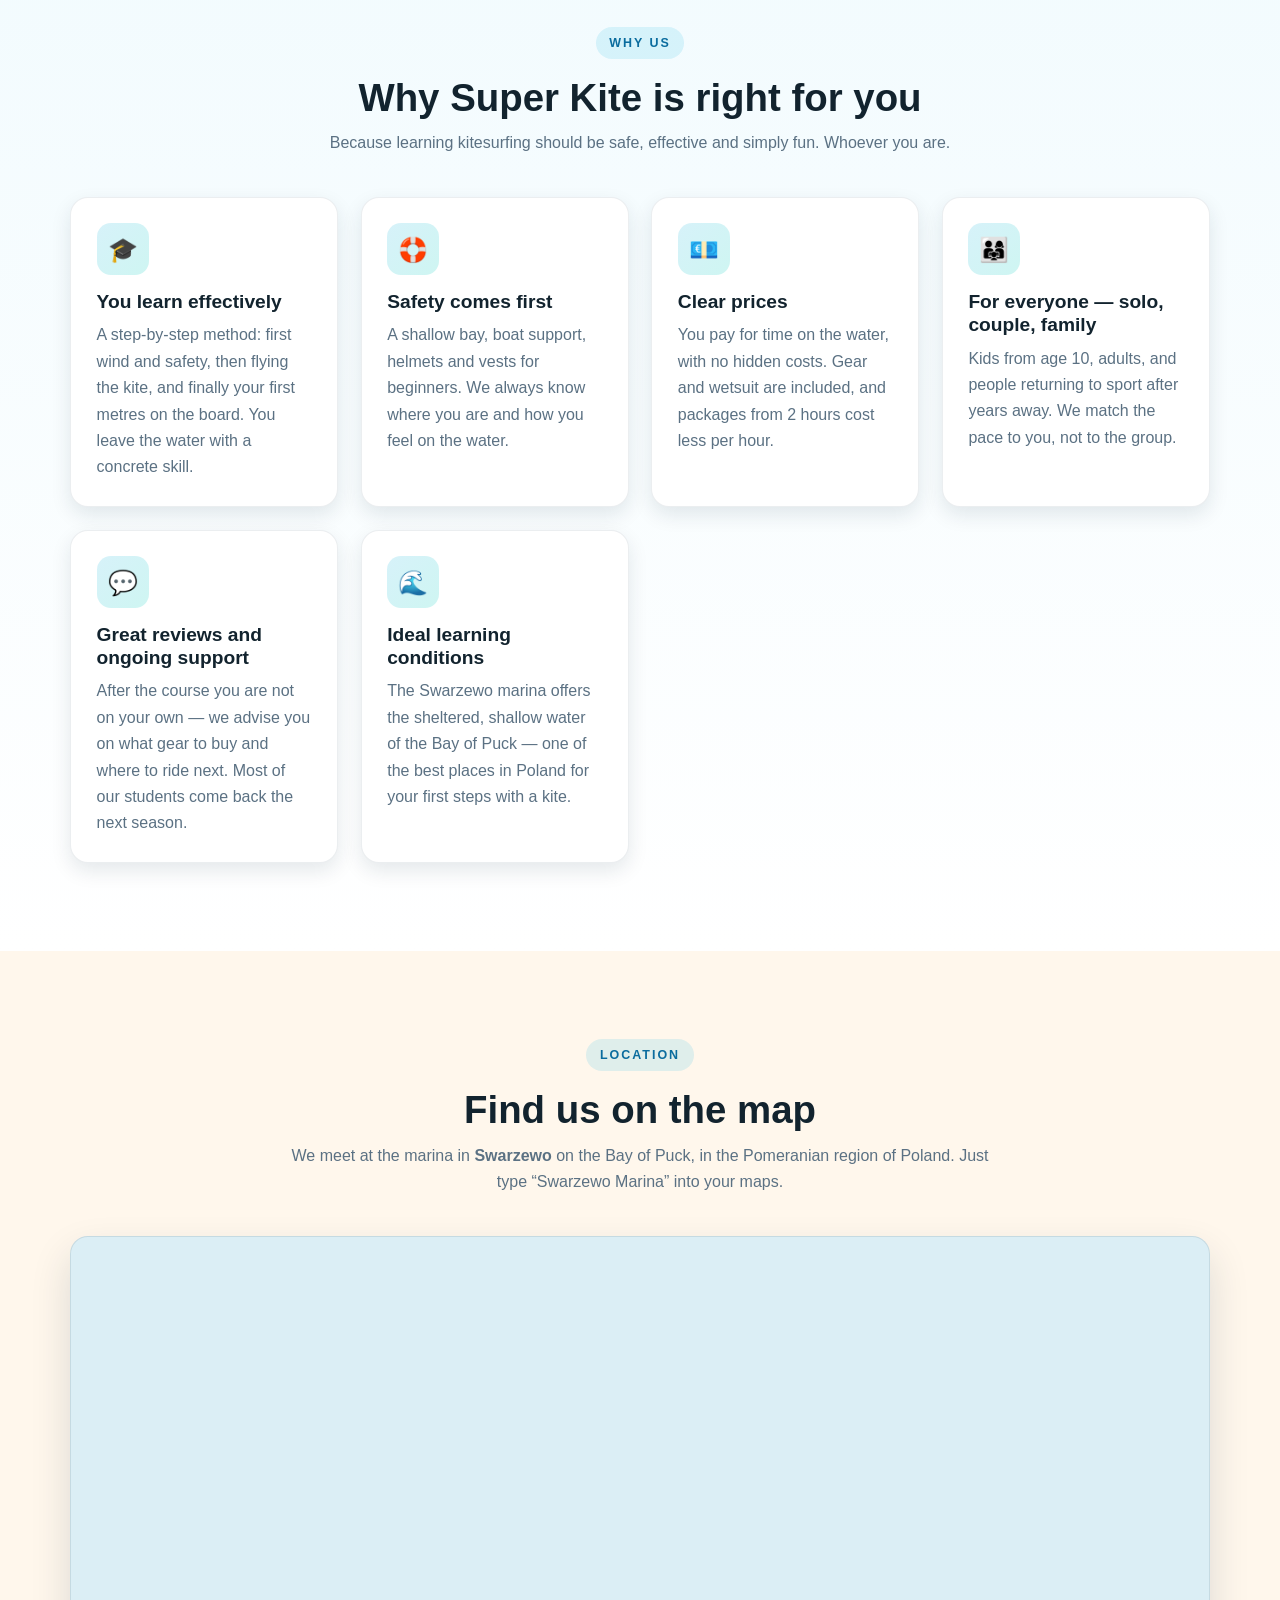
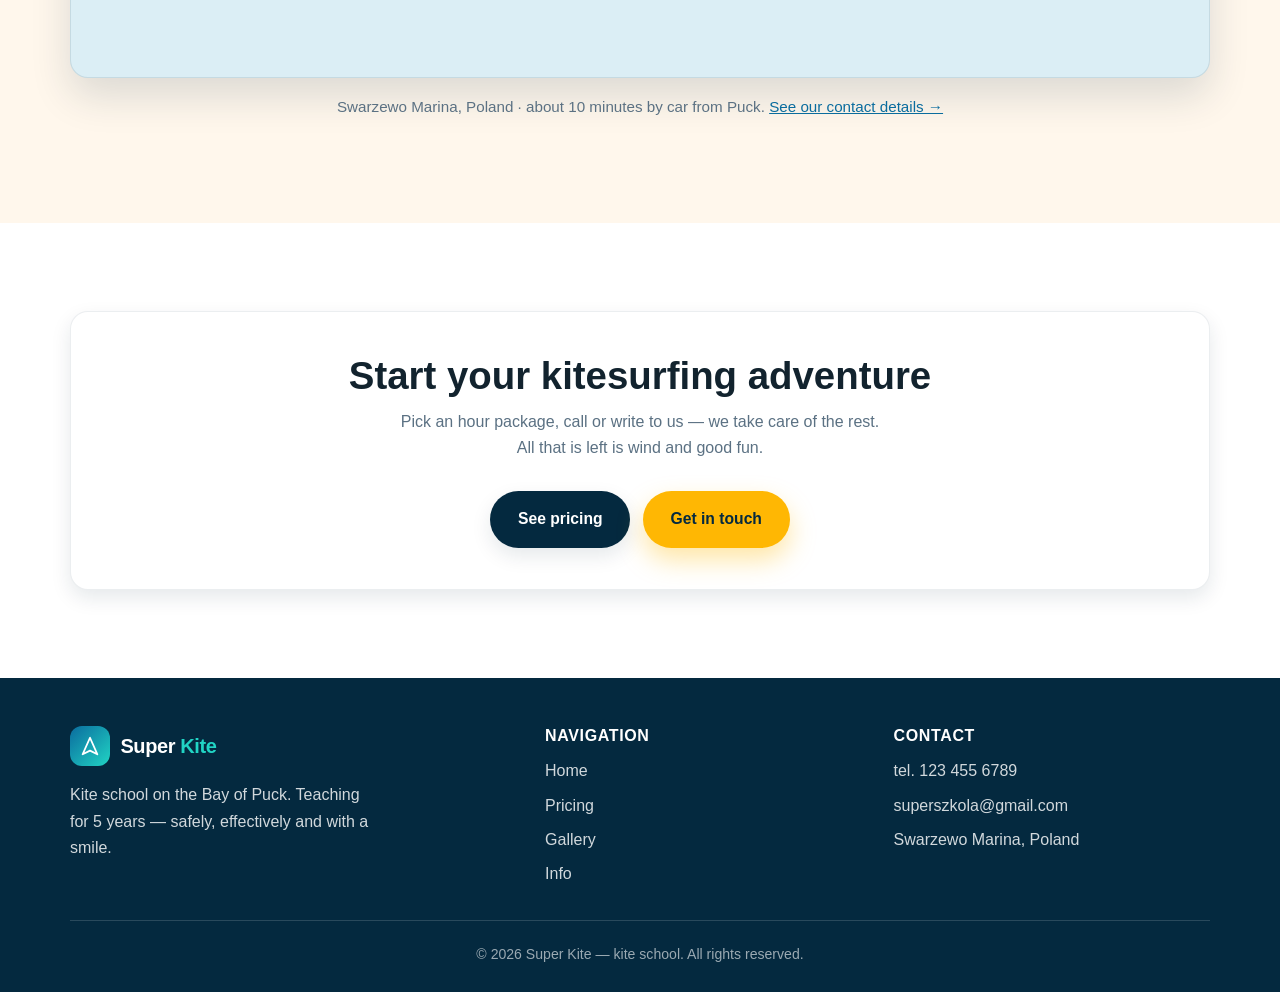
==== commit ddd16a85: "Dopracowanie RWD, formularza i poprawek wizualnych" ====
--- a/index.html
+++ b/index.html
@@ -2,12 +2,82 @@
 <html lang="pl">
 <head>
   <meta charset="UTF-8" />
-  <meta name="viewport" content="width=device-width, initial-scale=1.0" />
+  <meta name="viewport" content="width=device-width, initial-scale=1, viewport-fit=cover" />
+  <meta name="theme-color" content="#04293f" />
+  <meta name="color-scheme" content="light" />
   <title data-i18n="home.title">Super Kite — szkoła kitesurfingu w Swarzewie</title>
   <meta name="description" data-i18n-attr="content:home.desc" content="Super Kite — szkoła kitesurfingu na Zatoce Puckiej. 5 lat na rynku, świetne opinie, kursy od 70 EUR." />
+
+  <!-- SEO / social -->
+  <link rel="canonical" href="https://twojadomena.pl/index.html" />
+  <meta name="robots" content="index, follow, max-image-preview:large" />
+  <link rel="icon" href="assets/favicon.svg" type="image/svg+xml" />
+  <link rel="preconnect" href="https://maps.google.com" />
+  <link rel="preconnect" href="https://maps.gstatic.com" crossorigin />
+  <meta name="geo.region" content="PL-PM" />
+  <meta name="geo.placename" content="Swarzewo" />
+  <meta name="geo.position" content="54.7564;18.3833" />
+  <meta name="ICBM" content="54.7564, 18.3833" />
+
+  <meta property="og:type" content="website" />
+  <meta property="og:site_name" content="Super Kite" />
+  <meta property="og:locale" content="pl_PL" />
+  <meta property="og:locale:alternate" content="en_US" />
+  <meta property="og:title" content="Super Kite — szkoła kitesurfingu w Swarzewie" />
+  <meta property="og:description" content="Szkoła kitesurfingu nad Zatoką Pucką. 5 lat na rynku, świetne opinie, kursy od 70 EUR." />
+  <meta property="og:url" content="https://twojadomena.pl/index.html" />
+  <meta property="og:image" content="https://twojadomena.pl/assets/img/opt/kite-03-jump-1280.jpg" />
+  <meta property="og:image:width" content="1280" />
+  <meta property="og:image:height" content="853" />
+  <meta property="og:image:alt" content="Kitesurfer w powietrzu podczas skoku nad wodą" />
+
+  <meta name="twitter:card" content="summary_large_image" />
+  <meta name="twitter:title" content="Super Kite — szkoła kitesurfingu w Swarzewie" />
+  <meta name="twitter:description" content="Szkoła kitesurfingu nad Zatoką Pucką. Kursy od 70 EUR, kameralne grupy, certyfikowani instruktorzy." />
+  <meta name="twitter:image" content="https://twojadomena.pl/assets/img/opt/kite-03-jump-1280.jpg" />
+
   <link rel="stylesheet" href="css/style.css" />
+
+  <!-- Dane strukturalne dla Google -->
+  <script type="application/ld+json">
+  {
+    "@context": "https://schema.org",
+    "@type": "SportsActivityLocation",
+    "@id": "https://twojadomena.pl/#school",
+    "name": "Super Kite — szkoła kitesurfingu",
+    "description": "Szkoła kitesurfingu nad Zatoką Pucką w Swarzewie. Kursy od 70 EUR, kameralne grupy, certyfikowani instruktorzy.",
+    "url": "https://twojadomena.pl/",
+    "image": "https://twojadomena.pl/assets/img/opt/kite-03-jump-1280.jpg",
+    "telephone": "+481234556789",
+    "email": "superszkola@gmail.com",
+    "priceRange": "€€",
+    "currenciesAccepted": "EUR, PLN",
+    "address": {
+      "@type": "PostalAddress",
+      "streetAddress": "Przystań Swarzewo",
+      "addressLocality": "Swarzewo",
+      "addressRegion": "Pomorskie",
+      "addressCountry": "PL"
+    },
+    "geo": { "@type": "GeoCoordinates", "latitude": 54.7564, "longitude": 18.3833 },
+    "areaServed": { "@type": "Place", "name": "Zatoka Pucka, Polska" },
+    "openingHoursSpecification": [
+      { "@type": "OpeningHoursSpecification", "dayOfWeek": ["Monday", "Tuesday", "Wednesday", "Thursday", "Friday"], "opens": "09:00", "closes": "19:00" },
+      { "@type": "OpeningHoursSpecification", "dayOfWeek": "Saturday", "opens": "08:00", "closes": "19:00" },
+      { "@type": "OpeningHoursSpecification", "dayOfWeek": "Sunday", "opens": "09:00", "closes": "17:00" }
+    ],
+    "makesOffer": [
+      { "@type": "Offer", "name": "Kurs kitesurfingu 1 godzina", "price": "70", "priceCurrency": "EUR", "url": "https://twojadomena.pl/cennik.html" },
+      { "@type": "Offer", "name": "Kurs kitesurfingu 2 godziny", "price": "120", "priceCurrency": "EUR", "url": "https://twojadomena.pl/cennik.html" },
+      { "@type": "Offer", "name": "Kurs kitesurfingu 6 godzin", "price": "320", "priceCurrency": "EUR", "url": "https://twojadomena.pl/cennik.html" },
+      { "@type": "Offer", "name": "Kurs kitesurfingu 8 godzin", "price": "400", "priceCurrency": "EUR", "url": "https://twojadomena.pl/cennik.html" }
+    ]
+  }
+  </script>
 </head>
 <body>
+
+  <a class="skip-link" href="#main" data-i18n="a11y.skip">Przejdź do treści</a>
 
   <!-- ================= NAGŁÓWEK ================= -->
   <header class="site-header">
@@ -23,7 +93,7 @@
         </a>
 
         <ul class="nav__links">
-          <li><a href="index.html" class="is-active" data-i18n="nav.home">Strona główna</a></li>
+          <li><a href="index.html" class="is-active" aria-current="page" data-i18n="nav.home">Strona główna</a></li>
           <li><a href="#o-szkole" data-i18n="nav.about">O szkole</a></li>
           <li><a href="#dlaczego-my" data-i18n="nav.why">Dlaczego my</a></li>
           <li><a href="cennik.html" data-i18n="nav.pricing">Cennik</a></li>
@@ -42,7 +112,7 @@
     </div>
   </header>
 
-  <main>
+  <main id="main">
 
     <!-- ================= HERO ================= -->
     <section class="hero">
@@ -208,7 +278,7 @@
         </div>
 
         <div>
-          <h4 data-i18n="footer.navHeading">Nawigacja</h4>
+          <h3 data-i18n="footer.navHeading">Nawigacja</h3>
           <ul>
             <li><a href="index.html" data-i18n="nav.home">Strona główna</a></li>
             <li><a href="cennik.html" data-i18n="nav.pricing">Cennik</a></li>
@@ -218,7 +288,7 @@
         </div>
 
         <div>
-          <h4 data-i18n="footer.contactHeading">Kontakt</h4>
+          <h3 data-i18n="footer.contactHeading">Kontakt</h3>
           <ul>
             <li><a href="tel:1234556789">tel. 123 455 6789</a></li>
             <li><a href="mailto:superszkola@gmail.com">superszkola@gmail.com</a></li>
--- a/css/style.css
+++ b/css/style.css
@@ -17,6 +17,7 @@
   --shadow: 0 18px 40px rgba(4, 41, 63, 0.14);
   --shadow-sm: 0 8px 20px rgba(4, 41, 63, 0.1);
   --max-width: 1180px;
+  --header-h: 72px;
 }
 
 * {
@@ -25,6 +26,9 @@
 
 html {
   scroll-behavior: smooth;
+  scroll-padding-top: calc(var(--header-h) + 0.75rem);
+  -webkit-text-size-adjust: 100%;
+  text-size-adjust: 100%;
 }
 
 body {
@@ -34,15 +38,32 @@
   background: var(--white);
   line-height: 1.65;
   -webkit-font-smoothing: antialiased;
+  -moz-osx-font-smoothing: grayscale;
+  overflow-x: hidden;
+  overflow-wrap: break-word;
+  -webkit-tap-highlight-color: transparent;
 }
 
 img {
   max-width: 100%;
+  height: auto;
   display: block;
 }
 
 a {
   color: var(--blue);
+}
+
+a,
+button,
+input,
+select,
+textarea {
+  touch-action: manipulation;
+}
+
+button {
+  font-family: inherit;
 }
 
 h1,
@@ -68,6 +89,40 @@
   margin: 0 0 1rem;
 }
 
+/* ---------- Dostępność ---------- */
+
+.skip-link {
+  position: absolute;
+  left: -9999px;
+  top: 0;
+  z-index: 1000;
+  background: var(--blue-dark);
+  color: var(--white);
+  padding: 0.8rem 1.1rem;
+  text-decoration: none;
+  font-weight: 700;
+  -webkit-border-radius: 0 0 12px 0;
+  border-radius: 0 0 12px 0;
+}
+
+.skip-link:focus {
+  left: 0;
+  outline: 3px solid var(--sun);
+  outline-offset: 2px;
+}
+
+.sr-only {
+  position: absolute;
+  width: 1px;
+  height: 1px;
+  padding: 0;
+  margin: -1px;
+  overflow: hidden;
+  clip: rect(0, 0, 0, 0);
+  white-space: nowrap;
+  border: 0;
+}
+
 /* ---------- Układ ---------- */
 
 .container {
@@ -75,6 +130,8 @@
   max-width: var(--max-width);
   margin: 0 auto;
   padding: 0 1.25rem;
+  padding-left: max(1.25rem, env(safe-area-inset-left));
+  padding-right: max(1.25rem, env(safe-area-inset-right));
 }
 
 .section {
@@ -120,6 +177,8 @@
   top: 0;
   z-index: 100;
   background: rgba(255, 255, 255, 0.92);
+  padding-top: env(safe-area-inset-top);
+  -webkit-backdrop-filter: blur(10px);
   backdrop-filter: blur(10px);
   border-bottom: 1px solid rgba(4, 41, 63, 0.08);
 }
@@ -129,7 +188,7 @@
   align-items: center;
   justify-content: space-between;
   gap: 1rem;
-  min-height: 72px;
+  min-height: var(--header-h);
 }
 
 .brand {
@@ -160,7 +219,7 @@
 }
 
 .brand span strong {
-  color: var(--blue-light);
+  color: var(--blue);
 }
 
 .nav__links {
@@ -194,11 +253,14 @@
 
 .nav__toggle {
   display: none;
+  align-items: center;
+  justify-content: center;
   border: 0;
   background: var(--blue-dark);
   color: var(--white);
   width: 44px;
   height: 44px;
+  -webkit-border-radius: 12px;
   border-radius: 12px;
   cursor: pointer;
   font-size: 1.3rem;
@@ -253,7 +315,7 @@
   position: relative;
   z-index: 1;
   display: grid;
-  grid-template-columns: repeat(auto-fit, minmax(150px, 1fr));
+  grid-template-columns: repeat(auto-fit, minmax(min(150px, 100%), 1fr));
   gap: 1rem;
   padding-bottom: 3rem;
   margin-top: -1.5rem;
@@ -286,12 +348,16 @@
   justify-content: center;
   gap: 0.5rem;
   padding: 0.85rem 1.6rem;
+  min-height: 46px;
   border-radius: 999px;
   font-weight: 700;
   font-size: 0.98rem;
   text-decoration: none;
   border: 2px solid transparent;
   cursor: pointer;
+  touch-action: manipulation;
+  -webkit-user-select: none;
+  user-select: none;
   transition: transform 0.15s ease, box-shadow 0.2s ease, background 0.2s ease;
 }
 
@@ -333,11 +399,11 @@
 }
 
 .grid--3 {
-  grid-template-columns: repeat(auto-fit, minmax(260px, 1fr));
+  grid-template-columns: repeat(auto-fit, minmax(min(260px, 100%), 1fr));
 }
 
 .grid--2 {
-  grid-template-columns: repeat(auto-fit, minmax(300px, 1fr));
+  grid-template-columns: repeat(auto-fit, minmax(min(300px, 100%), 1fr));
 }
 
 .card {
@@ -431,7 +497,7 @@
 
 .price-grid {
   display: grid;
-  grid-template-columns: repeat(auto-fit, minmax(230px, 1fr));
+  grid-template-columns: repeat(auto-fit, minmax(min(230px, 100%), 1fr));
   gap: 1.4rem;
   align-items: stretch;
 }
@@ -527,7 +593,7 @@
 
 .map-wrap iframe {
   width: 100%;
-  height: 440px;
+  height: clamp(280px, 52vw, 440px);
   border: 0;
   display: block;
 }
@@ -616,6 +682,135 @@
   color: var(--blue-dark);
 }
 
+/* ---------- Formularz kontaktowy ---------- */
+
+.form-card {
+  max-width: 760px;
+  margin: 0 auto;
+  background: var(--white);
+  border: 1px solid rgba(4, 41, 63, 0.08);
+  -webkit-border-radius: var(--radius);
+  border-radius: var(--radius);
+  padding: clamp(1.4rem, 4vw, 2.4rem);
+  box-shadow: var(--shadow-sm);
+}
+
+.form {
+  display: grid;
+  gap: 1rem;
+}
+
+.form__row {
+  display: grid;
+  grid-template-columns: repeat(auto-fit, minmax(min(240px, 100%), 1fr));
+  gap: 1rem;
+}
+
+.form__field {
+  display: flex;
+  flex-direction: column;
+  gap: 0.4rem;
+}
+
+.form__field label {
+  font-weight: 700;
+  font-size: 0.9rem;
+  color: var(--blue-dark);
+}
+
+.form input[type="text"],
+.form input[type="email"],
+.form input[type="tel"],
+.form select,
+.form textarea {
+  width: 100%;
+  font: inherit;
+  font-size: 1rem; /* >= 16px: Safari na iOS nie powiększa wtedy pola */
+  color: var(--text);
+  background: var(--white);
+  border: 1.5px solid rgba(4, 41, 63, 0.18);
+  -webkit-border-radius: 12px;
+  border-radius: 12px;
+  padding: 0.8rem 0.95rem;
+  min-height: 48px;
+  transition: border-color 0.2s ease, box-shadow 0.2s ease;
+}
+
+.form textarea {
+  min-height: 140px;
+  resize: vertical;
+}
+
+.form input[type="text"]:focus,
+.form input[type="email"]:focus,
+.form input[type="tel"]:focus,
+.form select:focus,
+.form textarea:focus {
+  outline: none;
+  border-color: var(--blue-light);
+  box-shadow: 0 0 0 4px rgba(31, 182, 224, 0.22);
+}
+
+.form input:invalid:not(:placeholder-shown),
+.form textarea:invalid:not(:placeholder-shown) {
+  border-color: #d9534f;
+}
+
+.form__consent {
+  display: flex;
+  gap: 0.6rem;
+  align-items: flex-start;
+  font-size: 0.88rem;
+  color: var(--text-muted);
+  cursor: pointer;
+}
+
+.form__consent input {
+  width: 20px;
+  height: 20px;
+  flex: 0 0 20px;
+  margin-top: 0.15rem;
+  accent-color: var(--blue);
+}
+
+.form__submit {
+  justify-self: start;
+}
+
+.form__status {
+  margin: 0;
+  font-size: 0.95rem;
+  font-weight: 600;
+  display: none;
+}
+
+.form__status.is-visible {
+  display: block;
+}
+
+.form__status.is-success {
+  color: #0a7d3c;
+}
+
+.form__status.is-error {
+  color: #c0392b;
+}
+
+.form__hint {
+  margin: 0;
+  font-size: 0.85rem;
+  color: var(--text-muted);
+}
+
+/* Honeypot — niewidoczny dla ludzi, wypełniany przez boty */
+.form__hp {
+  position: absolute !important;
+  left: -9999px !important;
+  width: 1px;
+  height: 1px;
+  overflow: hidden;
+}
+
 /* ---------- Stopka ---------- */
 
 .site-footer {
@@ -632,7 +827,7 @@
   margin-bottom: 2rem;
 }
 
-.site-footer h4 {
+.site-footer h3 {
   color: var(--white);
   margin: 0 0 0.8rem;
   font-size: 1rem;
@@ -660,6 +855,10 @@
 
 .site-footer .brand {
   color: var(--white);
+}
+
+.site-footer .brand span strong {
+  color: var(--turquoise);
 }
 
 .footer-bottom {
@@ -720,7 +919,7 @@
 
 .gallery-grid {
   display: grid;
-  grid-template-columns: repeat(auto-fill, minmax(260px, 1fr));
+  grid-template-columns: repeat(auto-fill, minmax(min(260px, 100%), 1fr));
   gap: 1rem;
 }
 
@@ -762,8 +961,9 @@
   text-align: center;
 }
 
-.gallery-credit h3 {
-  margin-bottom: 0.6rem;
+.gallery-credit h2 {
+  font-size: 1.2rem;
+  margin: 0 0 0.6rem;
 }
 
 .gallery-credit summary {
@@ -845,26 +1045,38 @@
   background: rgba(255, 255, 255, 0.3);
 }
 
-/* ---------- Responsywność ---------- */
-
+/* ---------- Responsywność: telefony, tablety, ekrany dotykowe ---------- */
+
+/* Średnie ekrany: trochę ciaśniejsza nawigacja desktopowa */
+@media (min-width: 981px) and (max-width: 1120px) {
+  .nav__links a {
+    padding: 0.5rem 0.65rem;
+    font-size: 0.9rem;
+  }
+}
+
+/* Tablety i telefony — menu przechodzi w tryb hamburgera */
 @media (max-width: 980px) {
   .about {
     grid-template-columns: 1fr;
+    gap: 1.8rem;
   }
 
   .footer-grid {
     grid-template-columns: 1fr;
+    gap: 1.6rem;
   }
 
   .nav__toggle {
-    display: block;
+    display: inline-flex;
   }
 
   .nav__links {
     position: absolute;
-    top: 72px;
+    top: 100%;
     left: 0;
     right: 0;
+    margin-left: 0;
     flex-direction: column;
     align-items: stretch;
     gap: 0.25rem;
@@ -875,6 +1087,11 @@
     opacity: 0;
     pointer-events: none;
     transition: transform 0.25s ease, opacity 0.25s ease;
+    max-height: calc(100vh - var(--header-h));
+    max-height: calc(100dvh - var(--header-h));
+    overflow-y: auto;
+    -webkit-overflow-scrolling: touch;
+    overscroll-behavior: contain;
   }
 
   .nav__links.is-open {
@@ -883,11 +1100,201 @@
     pointer-events: auto;
   }
 
+  .nav__links a {
+    padding: 0.8rem 1rem;
+    border-radius: 12px;
+    font-size: 1rem;
+  }
+
+  .lang__btn {
+    padding: 0.5rem 0.85rem;
+    min-height: 40px;
+  }
+
+  .lang {
+    padding: 4px;
+  }
+
+  body.nav-open {
+    overflow: hidden;
+  }
+
+  .map-wrap iframe {
+    height: clamp(280px, 55vw, 380px);
+  }
+}
+
+/* Telefony */
+@media (max-width: 620px) {
+  .hero__stats {
+    grid-template-columns: repeat(2, minmax(0, 1fr));
+    gap: 0.75rem;
+    padding-bottom: 2rem;
+  }
+
+  .stat {
+    padding: 0.85rem 1rem;
+  }
+
+  .stat strong {
+    font-size: 1.45rem;
+  }
+
+  .hero__actions {
+    gap: 0.6rem;
+  }
+
+  .hero__actions .btn {
+    flex: 1 1 100%;
+  }
+
+  .about__panel {
+    padding: 1.5rem;
+  }
+
+  .section__head {
+    margin-bottom: 1.8rem;
+  }
+
+  .price-card__price {
+    font-size: 2.2rem;
+  }
+
+  .gallery-item img {
+    height: 210px;
+  }
+
+  .site-footer {
+    padding-bottom: calc(1.6rem + env(safe-area-inset-bottom));
+  }
+
+  .site-footer ul {
+    gap: 0.15rem;
+  }
+
+  .site-footer ul a {
+    display: inline-block;
+    padding: 0.4rem 0;
+  }
+
+  .info-hours li {
+    flex-wrap: wrap;
+  }
+
+  .lightbox {
+    padding: 0.75rem;
+  }
+
+  .lightbox__figure {
+    max-width: 94vw;
+    max-height: 84vh;
+  }
+
+  .lightbox__img {
+    max-height: 74vh;
+    border-radius: 8px;
+  }
+
+  .lightbox__close {
+    top: max(0.6rem, env(safe-area-inset-top));
+    right: max(0.6rem, env(safe-area-inset-right));
+    width: 44px;
+    height: 44px;
+    font-size: 1.5rem;
+  }
+}
+
+/* Bardzo małe ekrany (np. iPhone SE) */
+@media (max-width: 380px) {
+  .container {
+    padding-left: max(0.9rem, env(safe-area-inset-left));
+    padding-right: max(0.9rem, env(safe-area-inset-right));
+  }
+
+  .hero__stats {
+    grid-template-columns: 1fr;
+  }
+
+  .brand {
+    font-size: 1.1rem;
+  }
+}
+
+/* Skrajnie wąskie ekrany (poniżej 360 px) */
+@media (max-width: 360px) {
   .nav {
-    position: relative;
-  }
-
-  .map-wrap iframe {
-    height: 340px;
-  }
-}
+    gap: 0.5rem;
+  }
+
+  .brand {
+    font-size: 1rem;
+    gap: 0.4rem;
+  }
+
+  .brand__mark {
+    width: 34px;
+    height: 34px;
+    flex: 0 0 34px;
+    border-radius: 10px;
+  }
+
+  .brand__mark svg {
+    width: 18px;
+    height: 18px;
+  }
+
+  .lang__btn {
+    padding: 0.4rem 0.55rem;
+    min-height: 34px;
+    font-size: 0.75rem;
+  }
+
+  .nav__toggle {
+    width: 40px;
+    height: 40px;
+    font-size: 1.15rem;
+  }
+}
+
+/* Telefony w orientacji poziomej — mniej pionowego oddechu */
+@media (max-width: 980px) and (orientation: landscape) and (max-height: 480px) {
+  .hero__inner {
+    padding-top: 3rem;
+    padding-bottom: 3.5rem;
+  }
+
+  .section {
+    padding: 2.2rem 0;
+  }
+}
+
+/* Urządzenia dotykowe — wyłączamy „przyklejony” efekt hover */
+@media (hover: none) {
+  .btn:hover {
+    transform: none;
+  }
+
+  .price-card:hover {
+    transform: none;
+    box-shadow: var(--shadow-sm);
+  }
+
+  .gallery-item:hover img {
+    transform: none;
+  }
+}
+
+/* Szacunek dla ustawień dostępności */
+@media (prefers-reduced-motion: reduce) {
+  html {
+    scroll-behavior: auto;
+  }
+
+  *,
+  *::before,
+  *::after {
+    animation-duration: 0.001ms !important;
+    animation-iteration-count: 1 !important;
+    transition-duration: 0.001ms !important;
+  }
+}
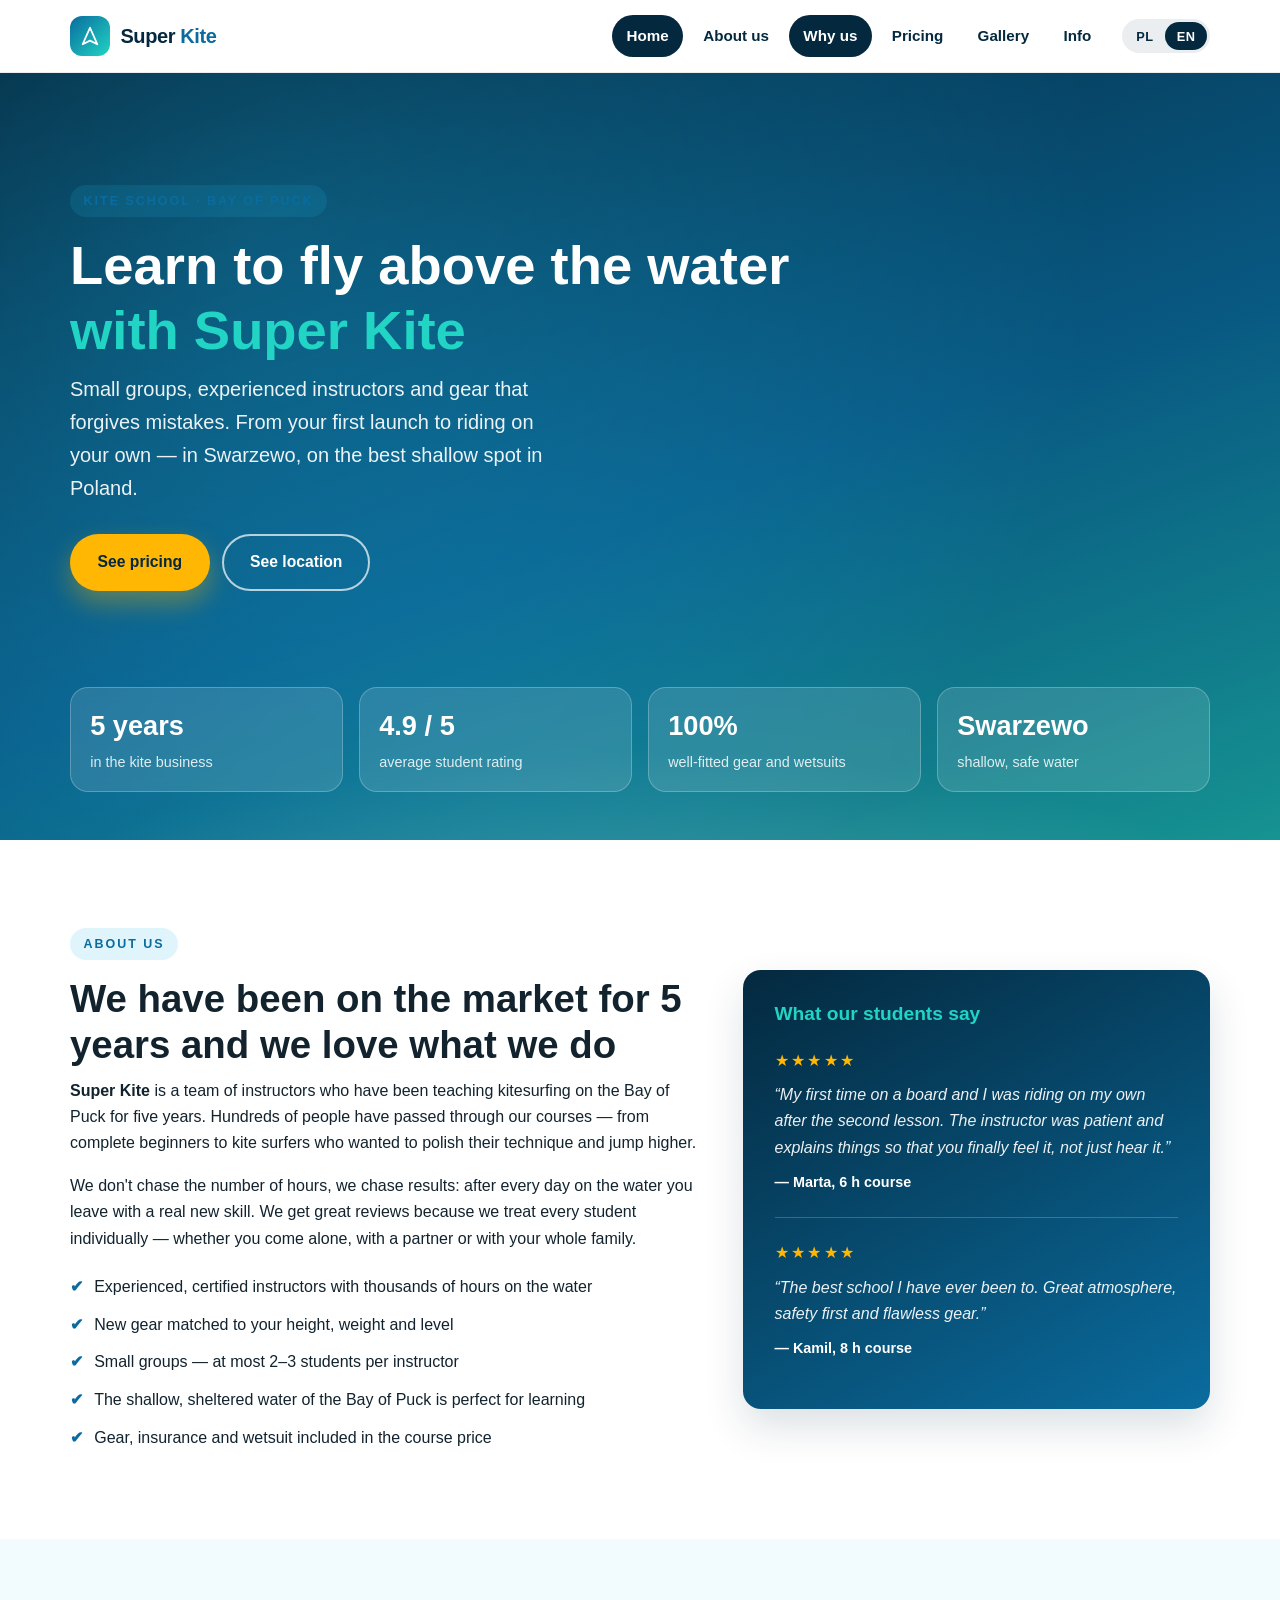
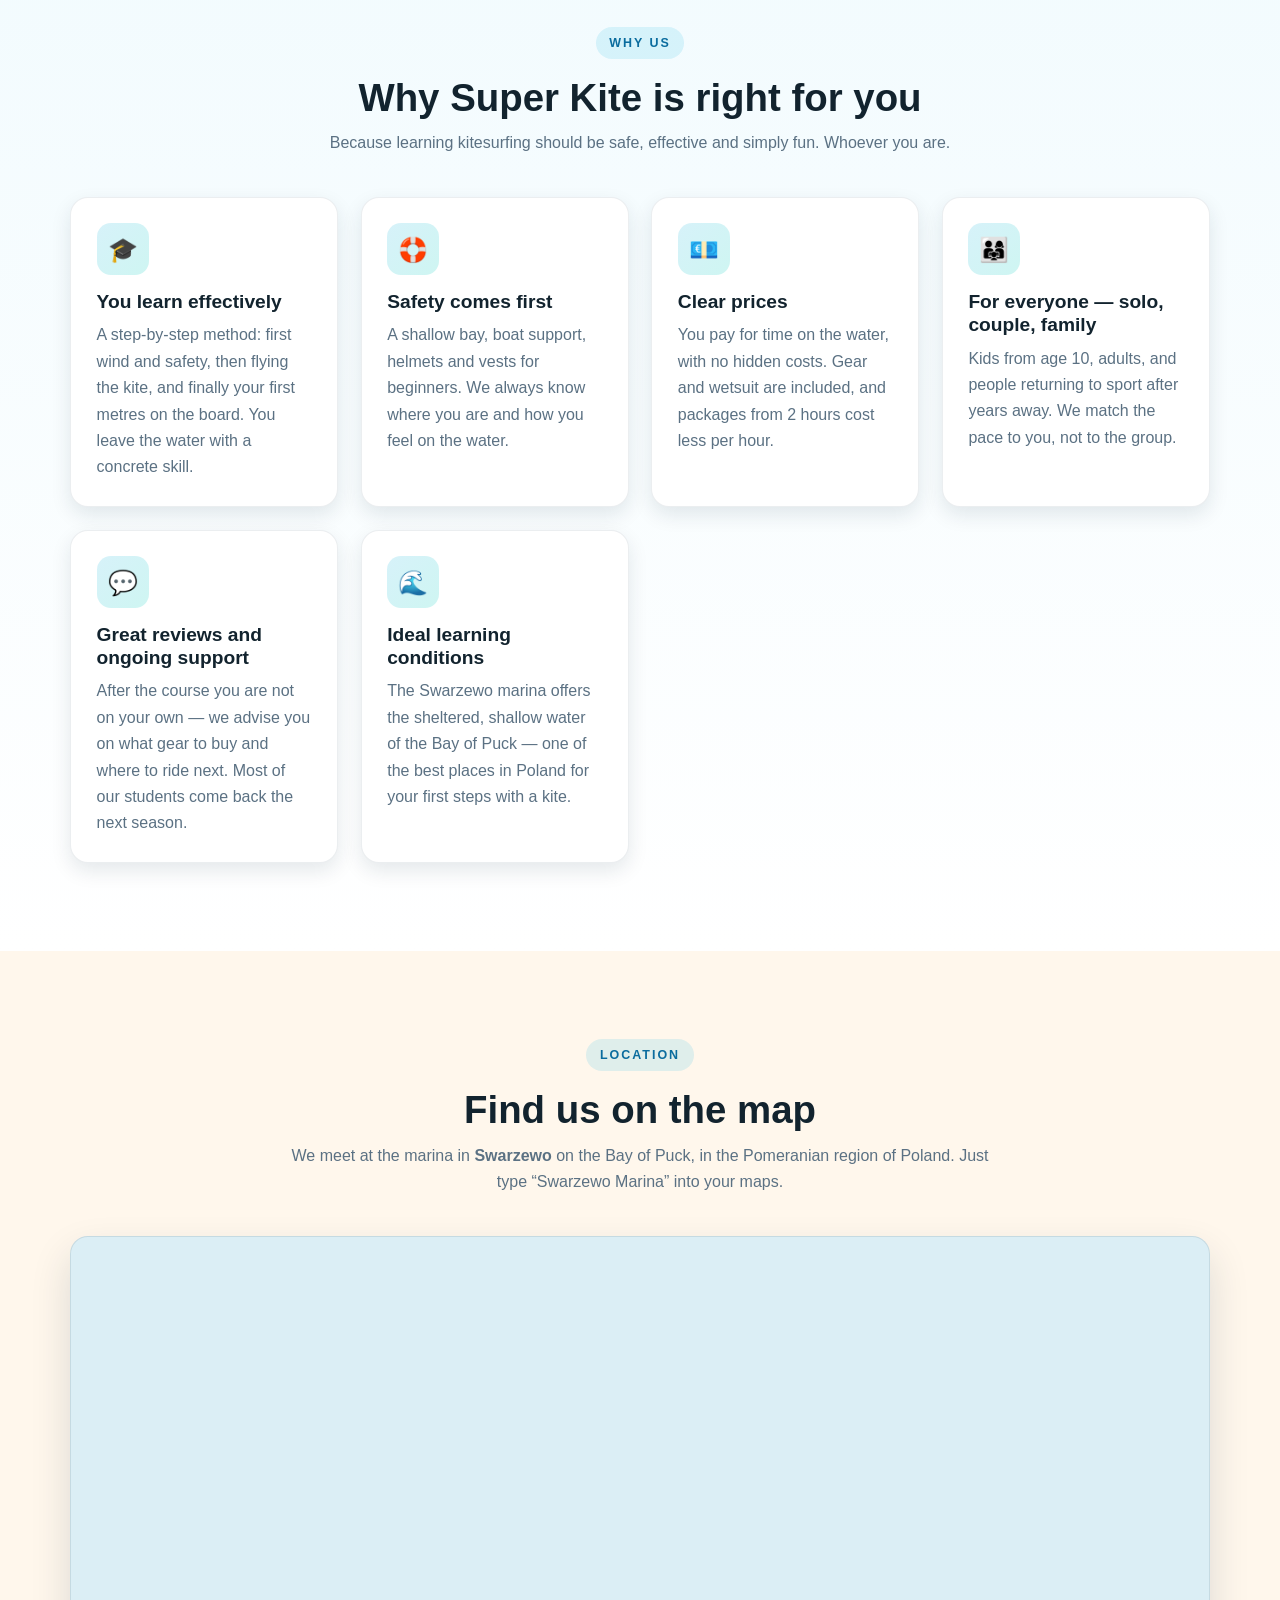
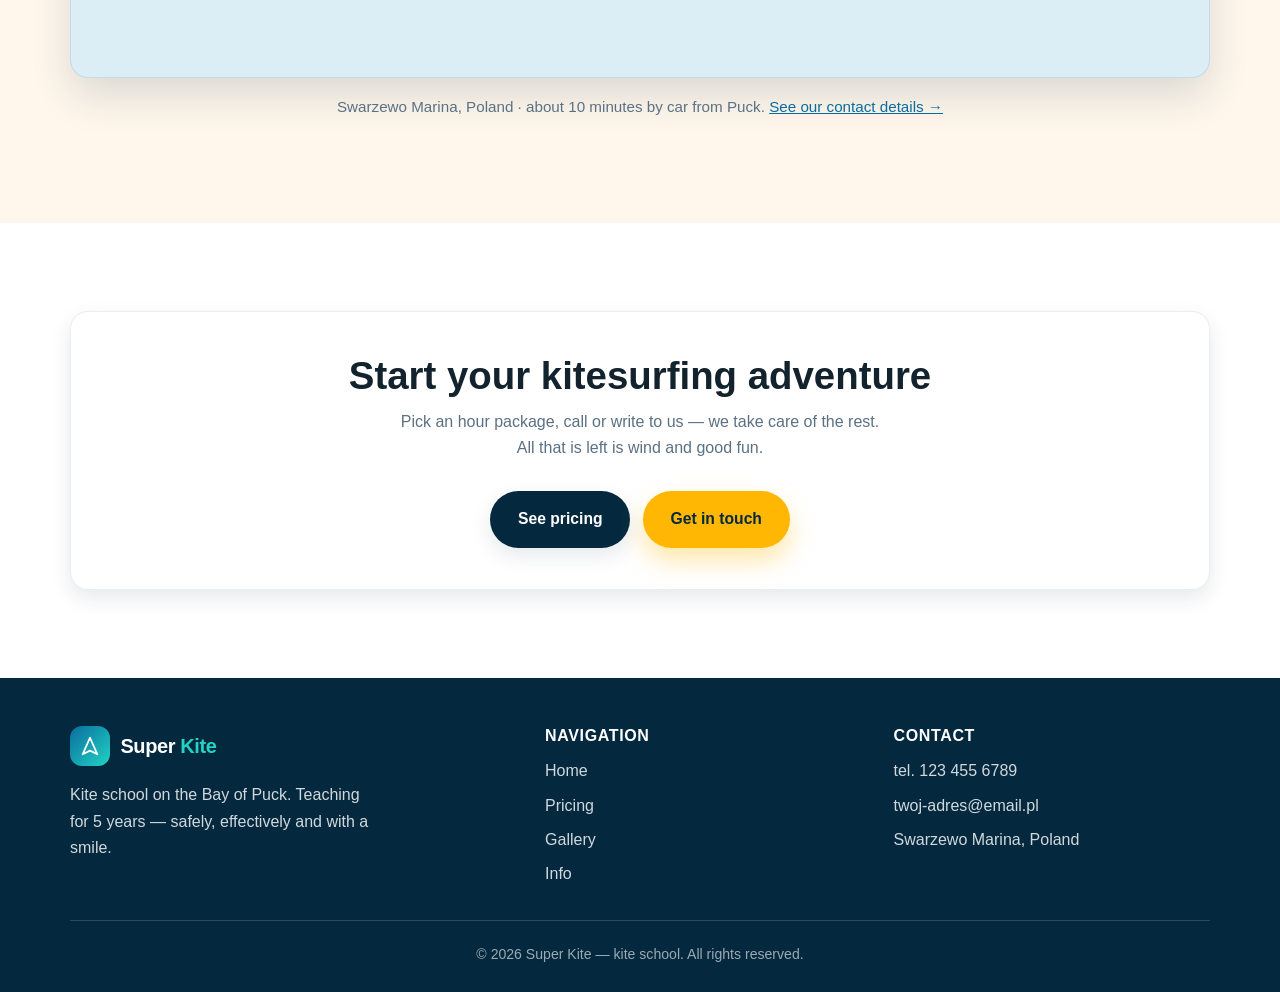
==== commit 21dd9e6f: "Dopracowacowanie formularza i powiadomień" ====
--- a/index.html
+++ b/index.html
@@ -49,7 +49,6 @@
     "url": "https://twojadomena.pl/",
     "image": "https://twojadomena.pl/assets/img/opt/kite-03-jump-1280.jpg",
     "telephone": "+481234556789",
-    "email": "superszkola@gmail.com",
     "priceRange": "€€",
     "currenciesAccepted": "EUR, PLN",
     "address": {
@@ -291,7 +290,7 @@
           <h3 data-i18n="footer.contactHeading">Kontakt</h3>
           <ul>
             <li><a href="tel:1234556789">tel. 123 455 6789</a></li>
-            <li><a href="mailto:superszkola@gmail.com">superszkola@gmail.com</a></li>
+            <li><a href="mailto:twoj-adres@email.pl" data-email>twoj-adres@email.pl</a></li>
             <li data-i18n="footer.location">Przystań Swarzewo, Polska</li>
           </ul>
         </div>
@@ -301,6 +300,7 @@
     </div>
   </footer>
 
+  <script src="js/config.js"></script>
   <script src="js/i18n.js"></script>
   <script src="js/main.js"></script>
 </body>
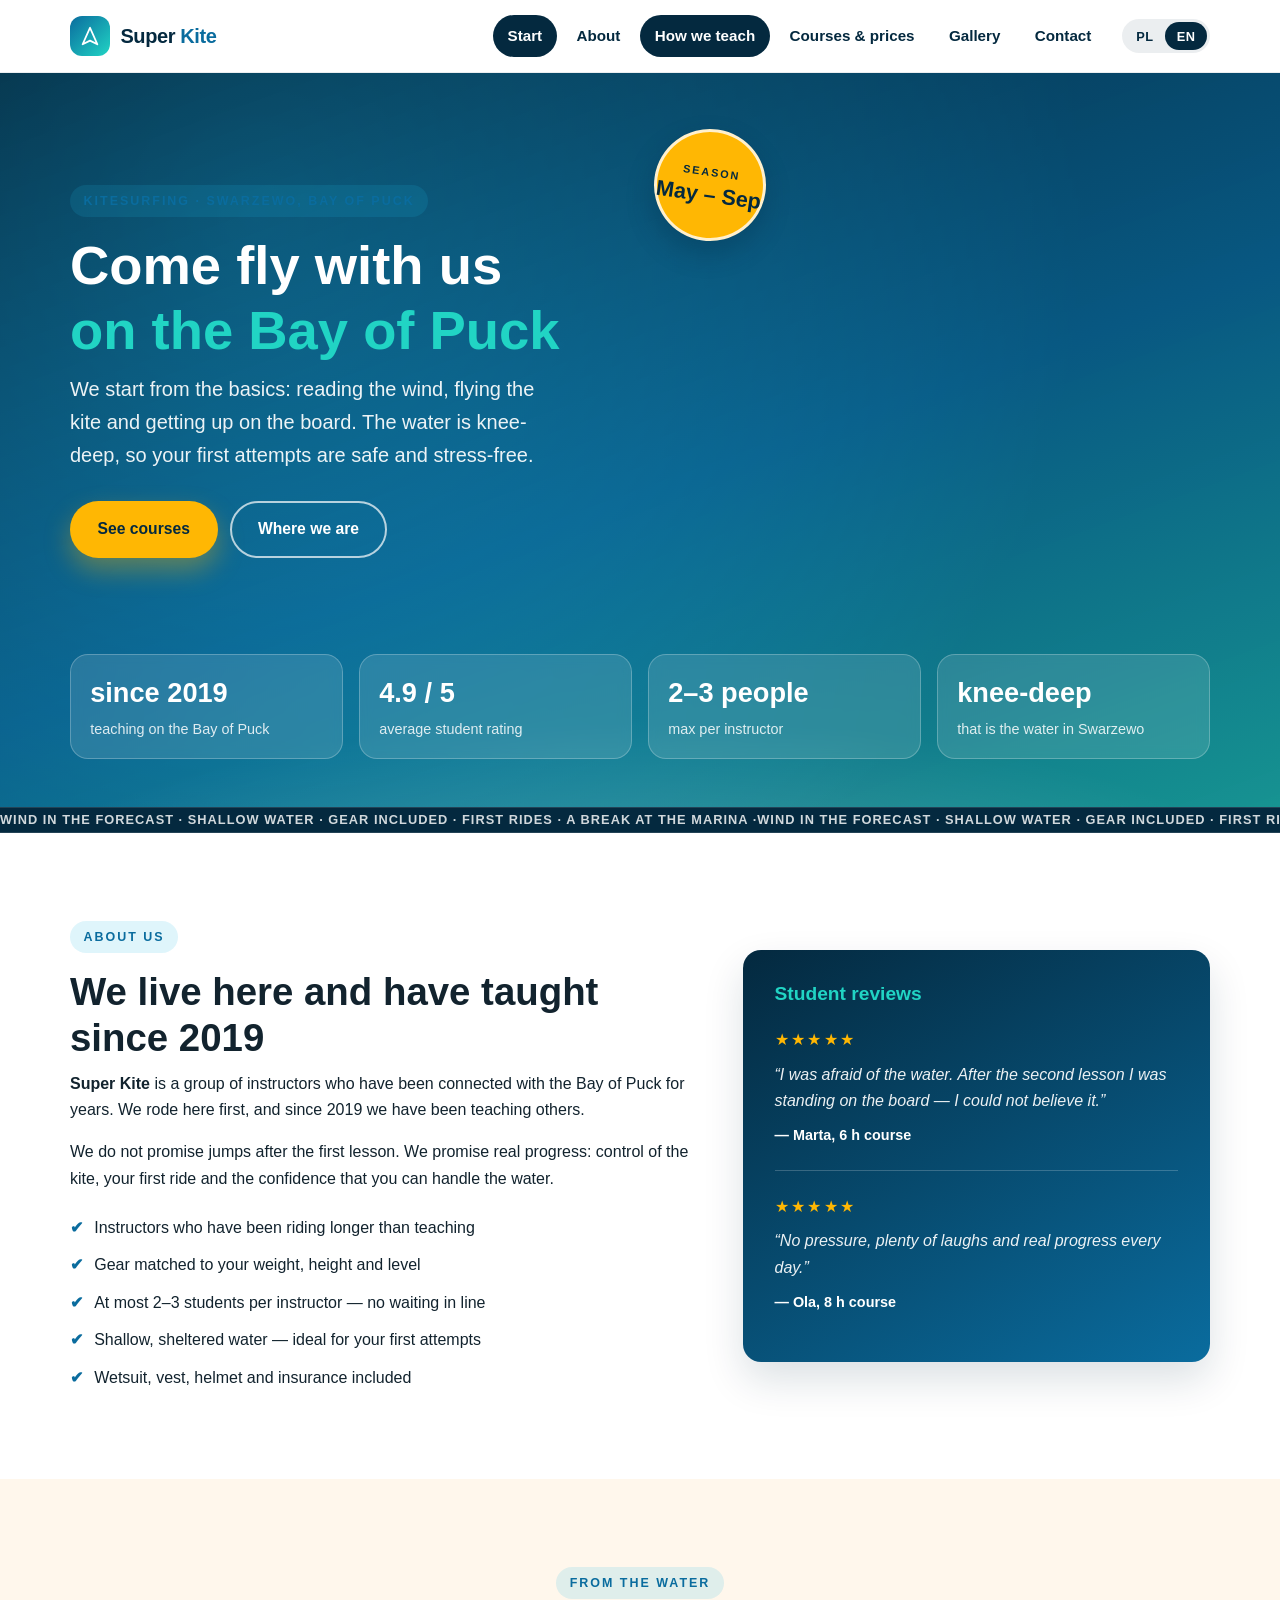
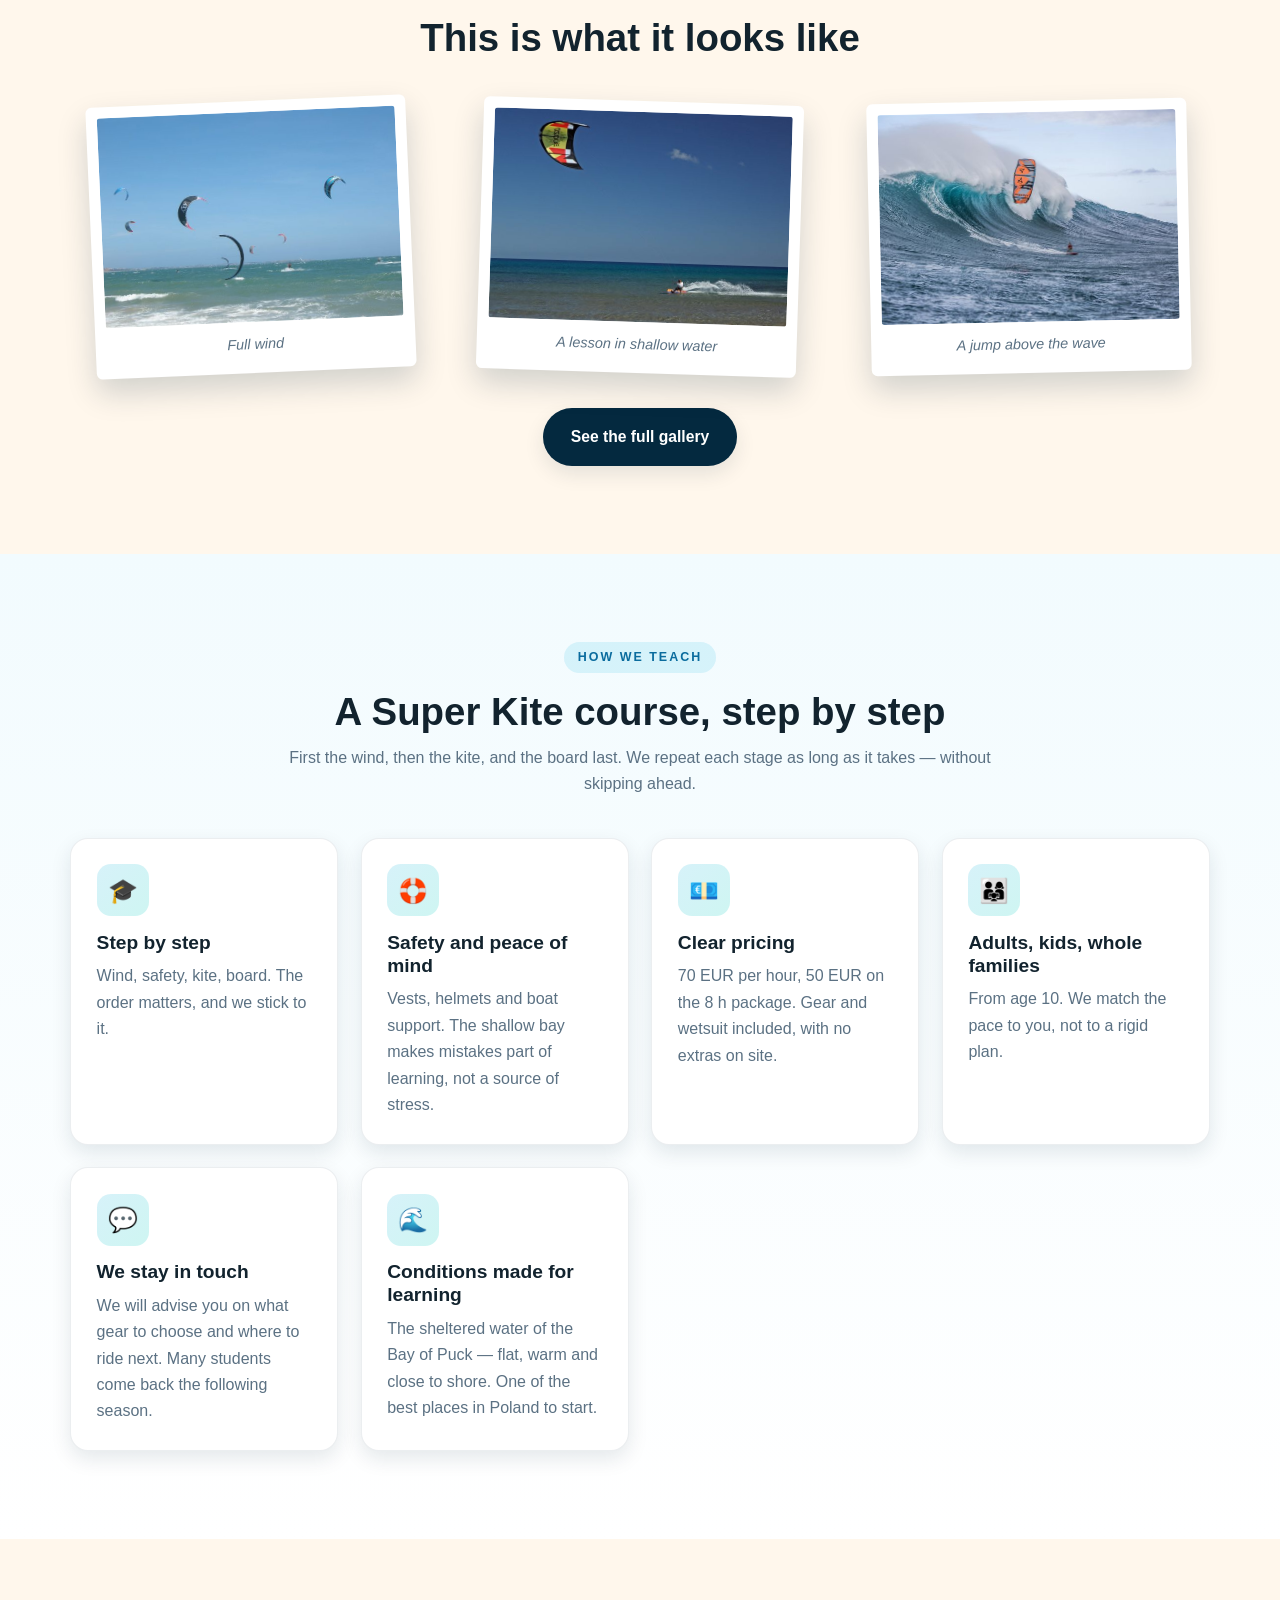
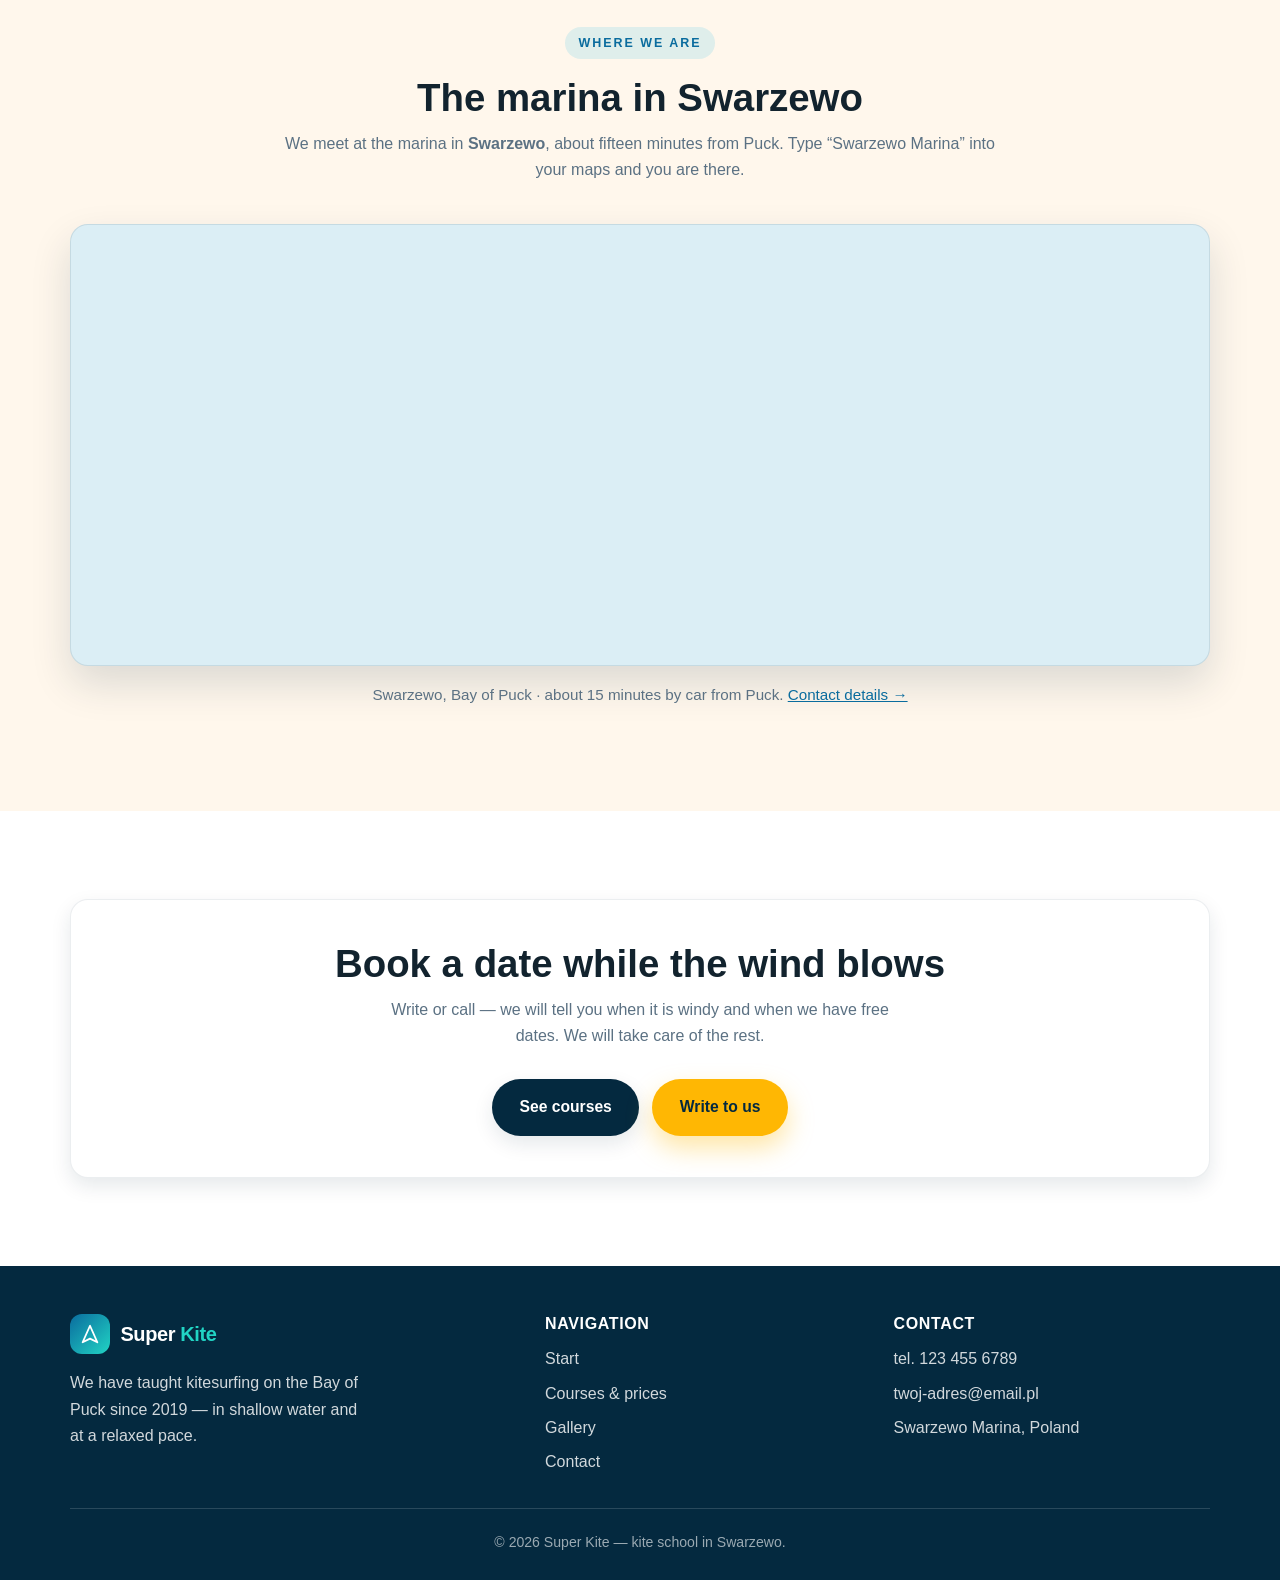
==== commit d7f3b82a: "Dopracowacowanie wyglądu i tekstów" ====
--- a/index.html
+++ b/index.html
@@ -117,60 +117,114 @@
     <section class="hero">
       <div class="container">
         <div class="hero__inner">
-          <span class="eyebrow" data-i18n="home.eyebrow">Szkoła kitesurfingu · Zatoka Pucka</span>
-          <h1 data-i18n-html="home.h1">Naucz się latać nad wodą<br /><span>razem z Super Kite</span></h1>
+          <span class="eyebrow" data-i18n="home.eyebrow">Kitesurfing · Swarzewo, Zatoka Pucka</span>
+          <h1 data-i18n-html="home.h1">Chodź polatać<br /><span>nad Zatoką Pucką</span></h1>
           <p class="hero__lead" data-i18n="home.lead">
-            Kameralne grupy, doświadczeni instruktorzy i sprzęt, który wybacza błędy.
+            Uczymy od podstaw: jak czytać wiatr, prowadzić latawiec i wstać na deskę. Woda sięga do kolan, więc pierwsze próby są bezpieczne i bezstresowe.
           </p>
           <div class="hero__actions">
-            <a class="btn btn--primary" href="cennik.html" data-i18n="home.btnPricing">Zobacz cennik</a>
-            <a class="btn btn--ghost" href="#lokalizacja" data-i18n="home.btnLocation">Zobacz lokalizację</a>
+            <a class="btn btn--primary" href="cennik.html" data-i18n="home.btnPricing">Zobacz kursy</a>
+            <a class="btn btn--ghost" href="#lokalizacja" data-i18n="home.btnLocation">Gdzie jesteśmy</a>
           </div>
+
+          <span class="hero__sticker" aria-hidden="true">
+            <span data-i18n="home.stickerTop">sezon</span>
+            <strong data-i18n="home.stickerBottom">V – IX</strong>
+          </span>
         </div>
       </div>
 
       <div class="container">
         <div class="hero__stats">
-          <div class="stat"><strong data-i18n="home.stat1v">5 lat</strong><span data-i18n="home.stat1l">na rynku kitesurfingu</span></div>
-          <div class="stat"><strong data-i18n="home.stat2v">4,9 / 5</strong><span data-i18n="home.stat2l">średnia z opinii kursantów</span></div>
-          <div class="stat"><strong data-i18n="home.stat3v">100%</strong><span data-i18n="home.stat3l">dobrze dobrany sprzęt i pianki</span></div>
-          <div class="stat"><strong data-i18n="home.stat4v">Swarzewo</strong><span data-i18n="home.stat4l">płytka i bezpieczna woda</span></div>
-        </div>
-      </div>
-    </section>
+          <div class="stat"><strong data-i18n="home.stat1v">od 2019</strong><span data-i18n="home.stat1l">uczymy na Zatoce Puckiej</span></div>
+          <div class="stat"><strong data-i18n="home.stat2v">4,9 / 5</strong><span data-i18n="home.stat2l">tak oceniają nas kursanci</span></div>
+          <div class="stat"><strong data-i18n="home.stat3v">2–3 osoby</strong><span data-i18n="home.stat3l">maksymalnie na instruktora</span></div>
+          <div class="stat"><strong data-i18n="home.stat4v">do kolan</strong><span data-i18n="home.stat4l">taka jest woda w Swarzewie</span></div>
+        </div>
+      </div>
+    </section>
+
+    <!-- ================= PASEK Z WIATREM ================= -->
+    <div class="wind-strip" aria-hidden="true">
+      <div class="wind-strip__track">
+        <span data-i18n="home.marquee">wiatr w prognozie · płytka woda · sprzęt w cenie · pierwsze ślizgi · przerwa na przystani ·</span>
+        <span data-i18n="home.marquee">wiatr w prognozie · płytka woda · sprzęt w cenie · pierwsze ślizgi · przerwa na przystani ·</span>
+      </div>
+    </div>
 
     <!-- ================= O SZKOLE ================= -->
     <section class="section" id="o-szkole" data-nav-section>
       <div class="container">
         <div class="about">
           <div>
-            <span class="eyebrow" data-i18n="home.aboutEyebrow">O szkole</span>
-            <h2 data-i18n="home.aboutH2">Jesteśmy na rynku od 5 lat i kochamy to, co robimy</h2>
-            <p data-i18n-html="home.aboutP1"><strong>Super Kite</strong> to ekipa instruktorów, którzy od pięciu lat uczą kitesurfingu nad Zatoką Pucką.</p>
-            <p data-i18n="home.aboutP2">Nie gonimy za ilością godzin, a za efektem.</p>
+            <span class="eyebrow" data-i18n="home.aboutEyebrow">O nas</span>
+            <h2 data-i18n="home.aboutH2">Mieszkamy tu i uczymy od 2019 roku</h2>
+            <p data-i18n-html="home.aboutP1"><strong>Super Kite</strong> to grupa instruktorów związanych z Zatoką Pucką od lat. Najpierw jeździliśmy tu sami, a od 2019 roku uczymy innych.</p>
+            <p data-i18n="home.aboutP2">Nie obiecujemy skoków po pierwszej lekcji. Obiecujemy realny postęp: kontrolę nad latawcem, pierwszy ślizg i pewność, że radzisz sobie na wodzie.</p>
 
             <ul class="about__list">
-              <li data-i18n="home.aboutLi1">Doświadczeni, certyfikowani instruktorzy</li>
-              <li data-i18n="home.aboutLi2">Nowy sprzęt dostosowany do Ciebie</li>
-              <li data-i18n="home.aboutLi3">Małe grupy — maksymalnie 2–3 osoby na instruktora</li>
-              <li data-i18n="home.aboutLi4">Płytkie, osłonięte wody Zatoki Puckiej</li>
-              <li data-i18n="home.aboutLi5">Sprzęt, ubezpieczenie i pianka w cenie kursu</li>
+              <li data-i18n="home.aboutLi1">Instruktorzy, którzy jeżdżą dłużej, niż uczą</li>
+              <li data-i18n="home.aboutLi2">Sprzęt dobrany do Twojej wagi, wzrostu i poziomu</li>
+              <li data-i18n="home.aboutLi3">Maksymalnie 2–3 osoby na instruktora — bez czekania w kolejce</li>
+              <li data-i18n="home.aboutLi4">Płytka, osłonięta woda — idealna na pierwsze próby</li>
+              <li data-i18n="home.aboutLi5">Pianka, kamizelka, kask i ubezpieczenie w cenie</li>
             </ul>
           </div>
 
           <aside class="about__panel">
-            <h3 data-i18n="home.reviewsH3">Co mówią kursanci</h3>
+            <h3 data-i18n="home.reviewsH3">Opinie kursantów</h3>
 
             <div class="stars" aria-label="5 / 5">★★★★★</div>
-            <p class="quote" data-i18n="home.review1">„Pierwszy raz na desce i już po drugiej lekcji jechałem sam.”</p>
+            <p class="quote" data-i18n="home.review1">„Bałam się wody. Po drugiej lekcji stałam na desce — nie mogłam w to uwierzyć.”</p>
             <p class="quote__author" data-i18n="home.review1a">— Marta, kurs 6 h</p>
 
             <hr style="border:0;border-top:1px solid rgba(255,255,255,.2);margin:1.4rem 0" />
 
             <div class="stars" aria-label="5 / 5">★★★★★</div>
-            <p class="quote" data-i18n="home.review2">„Najlepsza szkoła, w jakiej byłem.”</p>
-            <p class="quote__author" data-i18n="home.review2a">— Kamil, kurs 8 h</p>
+            <p class="quote" data-i18n="home.review2">„Bez presji, dużo śmiechu i realny postęp każdego dnia.”</p>
+            <p class="quote__author" data-i18n="home.review2a">— Ola, kurs 8 h</p>
           </aside>
+        </div>
+      </div>
+    </section>
+
+    <!-- ================= POLAROIDY ================= -->
+    <section class="section section--sand">
+      <div class="container">
+        <div class="section__head">
+          <span class="eyebrow" data-i18n="home.stripEyebrow">Z wody</span>
+          <h2 data-i18n="home.stripH2">Tak to wygląda na żywo</h2>
+        </div>
+
+        <div class="polaroids">
+          <figure class="polaroid polaroid--a">
+            <img src="assets/img/opt/kite-06-riding-640.jpg"
+                 srcset="assets/img/opt/kite-06-riding-640.jpg 640w, assets/img/opt/kite-06-riding-1280.jpg 1280w"
+                 sizes="(min-width: 700px) 30vw, 80vw" width="640" height="427"
+                 loading="lazy" decoding="async"
+                 alt="Kitesurfer płynący z pełnym wiatrem" data-i18n-attr="alt:gallery.alt6" />
+            <figcaption data-i18n="gallery.cap6">Pełny wiatr</figcaption>
+          </figure>
+          <figure class="polaroid polaroid--b">
+            <img src="assets/img/opt/kite-07-prasonisi-640.jpg"
+                 srcset="assets/img/opt/kite-07-prasonisi-640.jpg 640w, assets/img/opt/kite-07-prasonisi-1280.jpg 1280w"
+                 sizes="(min-width: 700px) 30vw, 80vw" width="640" height="424"
+                 loading="lazy" decoding="async"
+                 alt="Zajęcia kitesurfingu na płytkiej wodzie" data-i18n-attr="alt:gallery.alt7" />
+            <figcaption data-i18n="gallery.cap7">Zajęcia na płytkiej wodzie</figcaption>
+          </figure>
+          <figure class="polaroid polaroid--c">
+            <img src="assets/img/opt/kite-03-jump-640.jpg"
+                 srcset="assets/img/opt/kite-03-jump-640.jpg 640w, assets/img/opt/kite-03-jump-1280.jpg 1280w"
+                 sizes="(min-width: 700px) 30vw, 80vw" width="640" height="427"
+                 loading="lazy" decoding="async"
+                 alt="Kitesurfer w powietrzu podczas skoku" data-i18n-attr="alt:gallery.alt3" />
+            <figcaption data-i18n="gallery.cap3">Skok ponad falę</figcaption>
+          </figure>
+        </div>
+
+        <div class="gallery-actions">
+          <a class="btn btn--dark" href="galeria.html" data-i18n="home.stripBtn">Zobacz całą galerię</a>
         </div>
       </div>
     </section>
--- a/css/style.css
+++ b/css/style.css
@@ -281,6 +281,10 @@
 .hero::after {
   content: "";
   position: absolute;
+  top: auto;
+  right: -10%;
+  bottom: -55%;
+  left: -10%;
   inset: auto -10% -55% -10%;
   height: 70%;
   background: radial-gradient(ellipse at center, rgba(255, 255, 255, 0.22) 0%, transparent 65%);
@@ -811,6 +815,117 @@
   overflow: hidden;
 }
 
+/* ---------- Charakter: naklejka, pasek z wiatrem, polaroidy ---------- */
+
+.hero__sticker {
+  position: absolute;
+  top: clamp(1.5rem, 5vw, 3.5rem);
+  right: clamp(1.5rem, 5vw, 4rem);
+  z-index: 2;
+  width: 112px;
+  height: 112px;
+  display: flex;
+  flex-direction: column;
+  align-items: center;
+  justify-content: center;
+  gap: 0.1rem;
+  text-align: center;
+  background: var(--sun);
+  color: var(--blue-dark);
+  border: 3px solid rgba(255, 255, 255, 0.8);
+  border-radius: 50%;
+  box-shadow: 0 12px 26px rgba(4, 41, 63, 0.28);
+  transform: rotate(8deg);
+}
+
+.hero__sticker span {
+  font-size: 0.68rem;
+  font-weight: 800;
+  letter-spacing: 0.18em;
+  text-transform: uppercase;
+}
+
+.hero__sticker strong {
+  font-size: 1.35rem;
+  line-height: 1;
+}
+
+.wind-strip {
+  background: var(--blue-dark);
+  color: var(--sand);
+  overflow: hidden;
+  border-top: 1px solid rgba(255, 255, 255, 0.12);
+  border-bottom: 1px solid rgba(255, 255, 255, 0.12);
+  line-height: 0;
+}
+
+.wind-strip__track {
+  display: flex;
+  width: max-content;
+  animation: wind-scroll 28s linear infinite;
+}
+
+.wind-strip__track span {
+  padding: 0.75rem 0;
+  white-space: nowrap;
+  font-size: 0.8rem;
+  font-weight: 700;
+  letter-spacing: 0.08em;
+  text-transform: uppercase;
+  color: rgba(255, 255, 255, 0.82);
+}
+
+@keyframes wind-scroll {
+  from { transform: translateX(0); }
+  to { transform: translateX(-50%); }
+}
+
+.polaroids {
+  display: grid;
+  grid-template-columns: repeat(auto-fit, minmax(min(240px, 100%), 1fr));
+  gap: 1.6rem;
+  justify-items: center;
+  margin-bottom: 2.2rem;
+}
+
+.polaroid {
+  margin: 0;
+  width: 100%;
+  max-width: 320px;
+  background: var(--white);
+  padding: 0.7rem 0.7rem 1rem;
+  border-radius: 6px;
+  box-shadow: 0 14px 30px rgba(4, 41, 63, 0.18);
+}
+
+.polaroid img {
+  width: 100%;
+  height: 210px;
+  object-fit: cover;
+  border-radius: 3px;
+  display: block;
+}
+
+.polaroid figcaption {
+  margin-top: 0.7rem;
+  text-align: center;
+  font-style: italic;
+  color: var(--text-muted);
+  font-size: 0.9rem;
+}
+
+.polaroid--a { transform: rotate(-2.5deg); }
+.polaroid--b { transform: rotate(1.8deg); }
+.polaroid--c { transform: rotate(-1.2deg); }
+
+@media (max-width: 860px) {
+  .hero__sticker { display: none; }
+}
+
+@media (max-width: 620px) {
+  .polaroid { transform: none; max-width: 100%; }
+}
+
 /* ---------- Stopka ---------- */
 
 .site-footer {
@@ -991,6 +1106,10 @@
 
 .lightbox {
   position: fixed;
+  top: 0;
+  right: 0;
+  bottom: 0;
+  left: 0;
   inset: 0;
   z-index: 1000;
   display: none;
@@ -1290,6 +1409,10 @@
     scroll-behavior: auto;
   }
 
+  .wind-strip__track {
+    animation: none !important;
+  }
+
   *,
   *::before,
   *::after {
